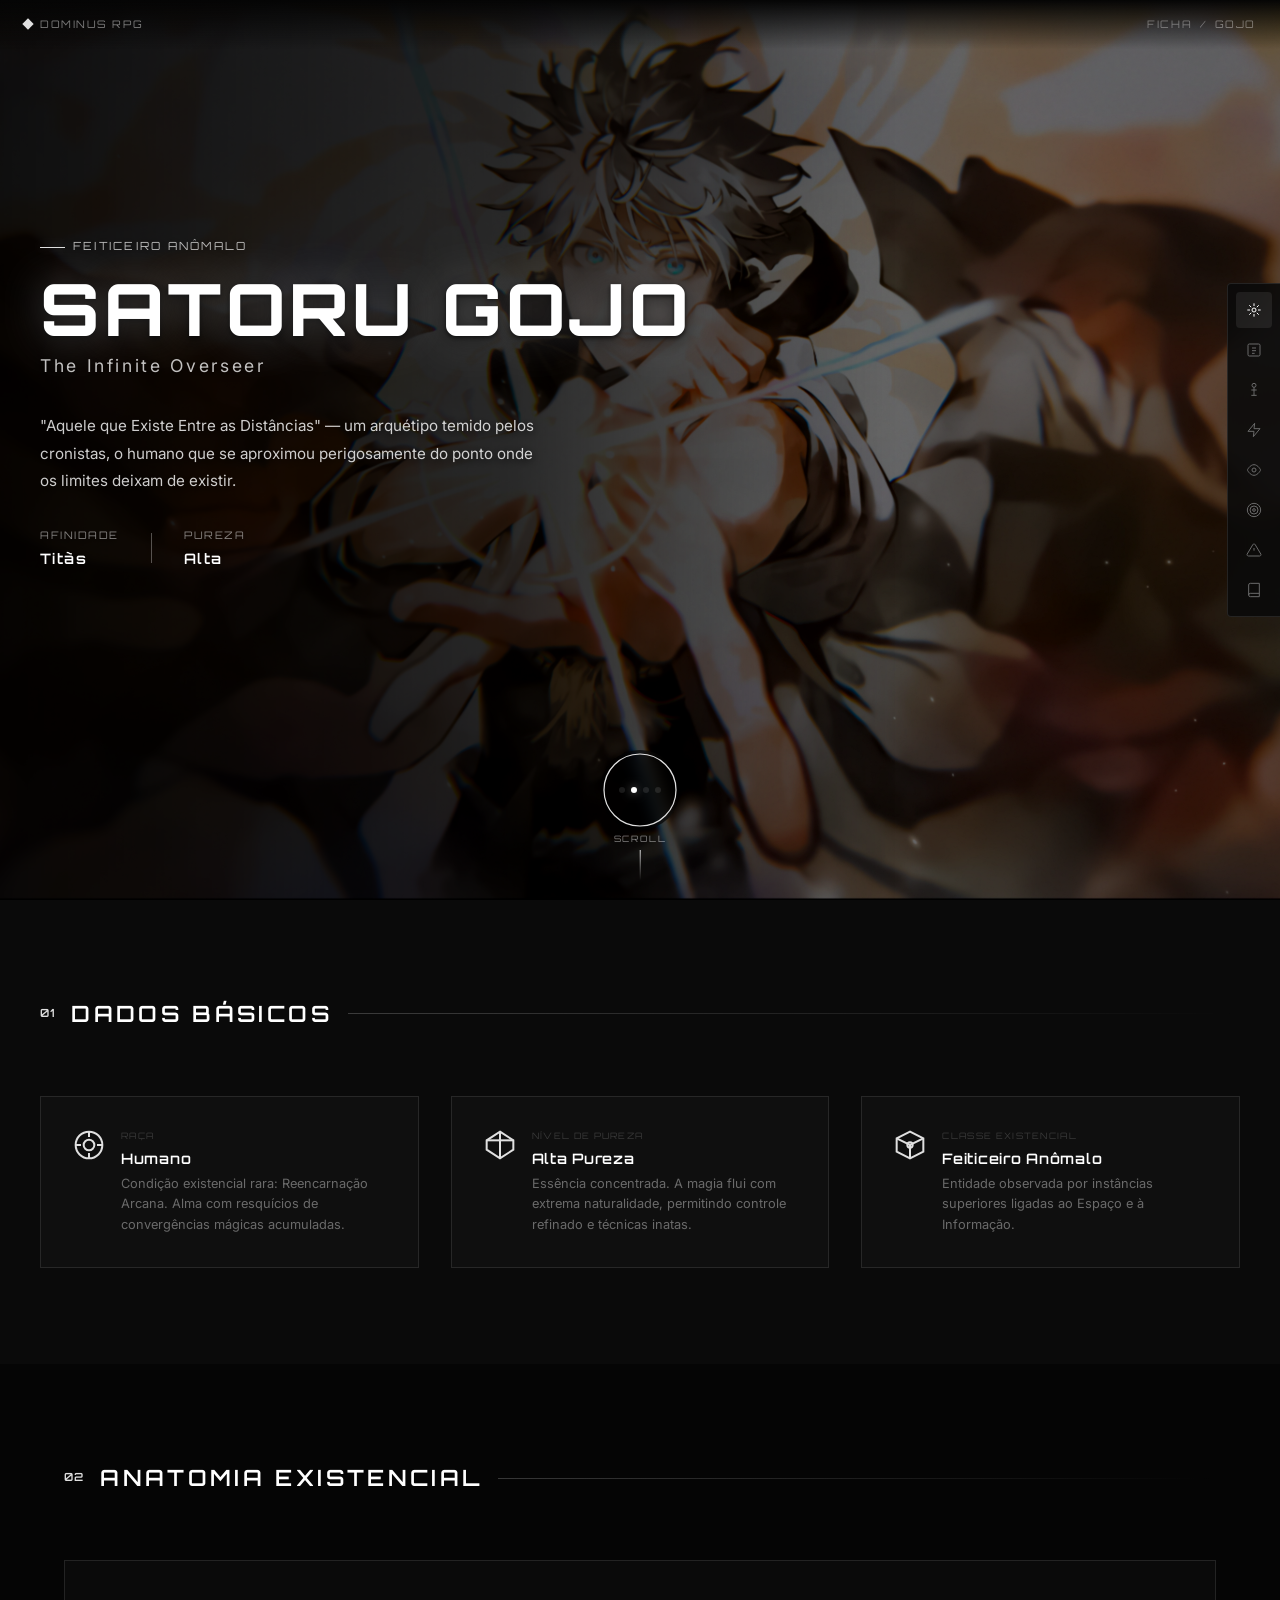
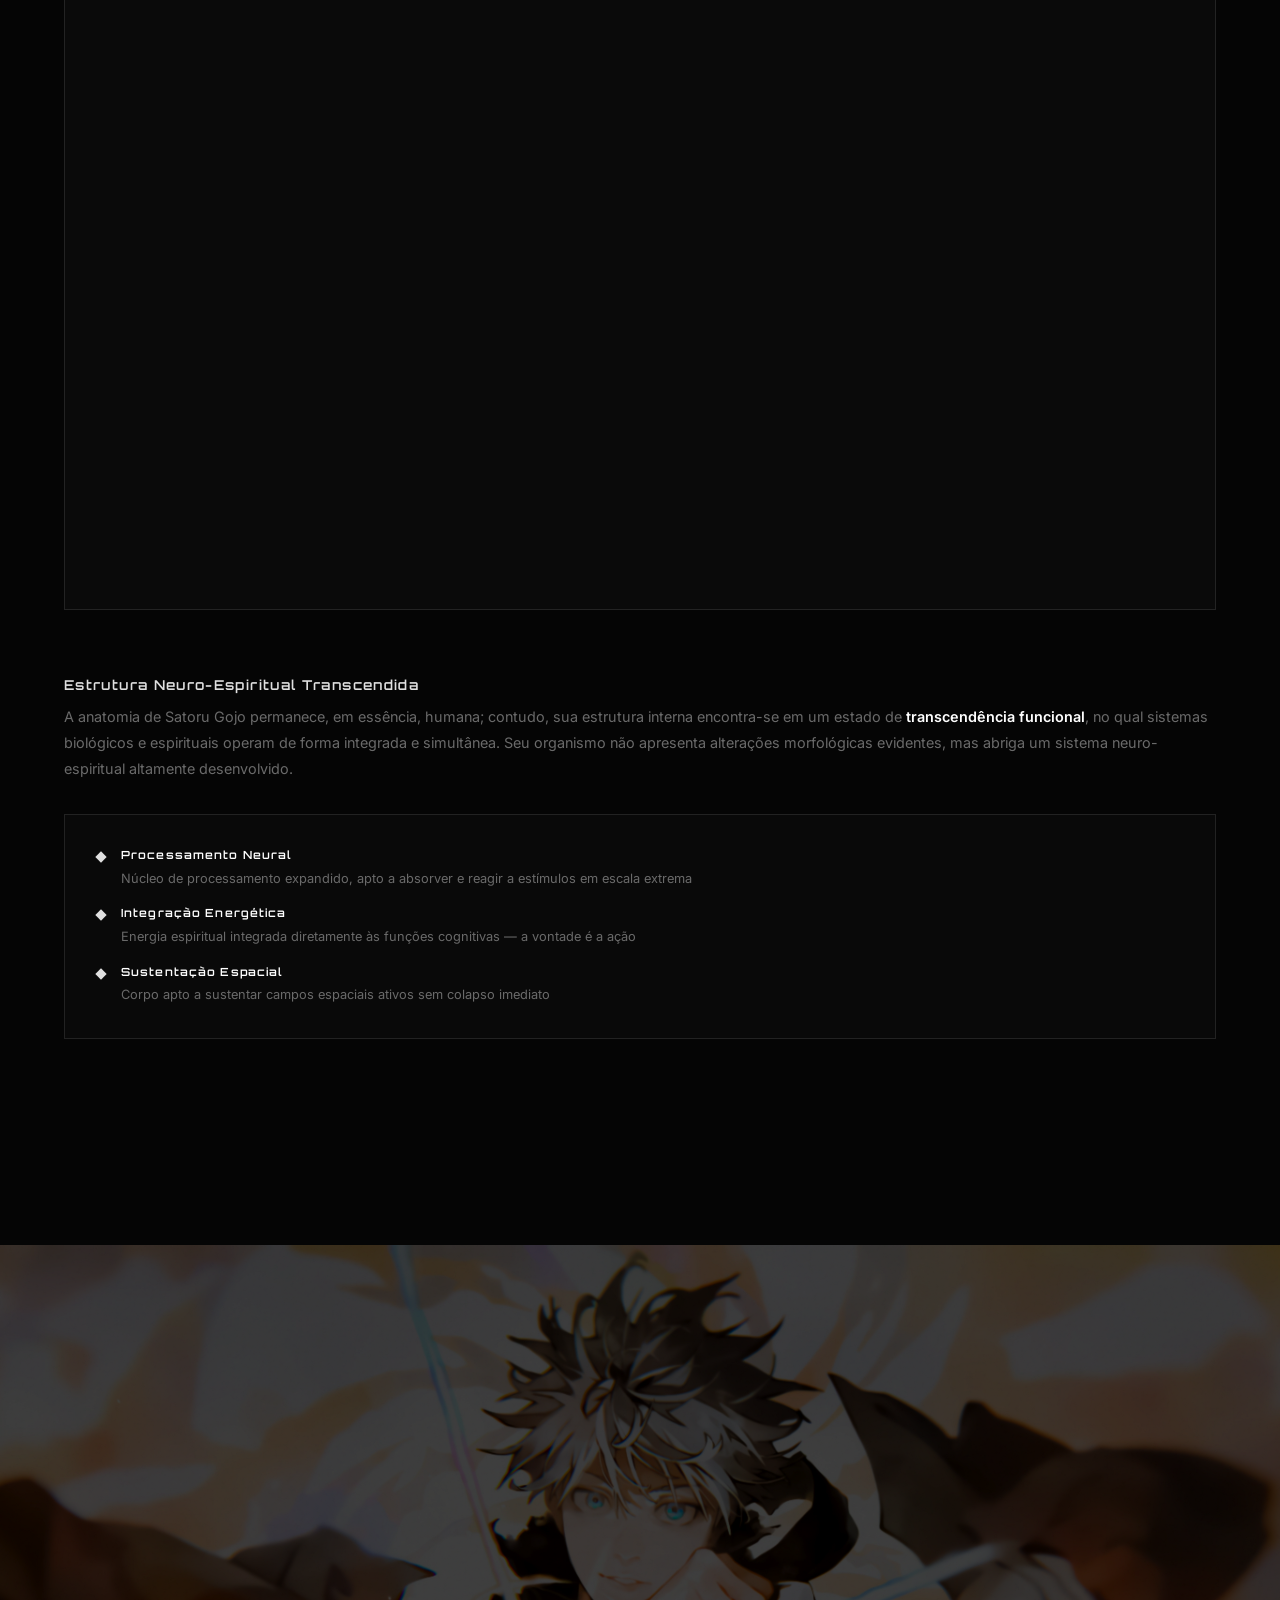
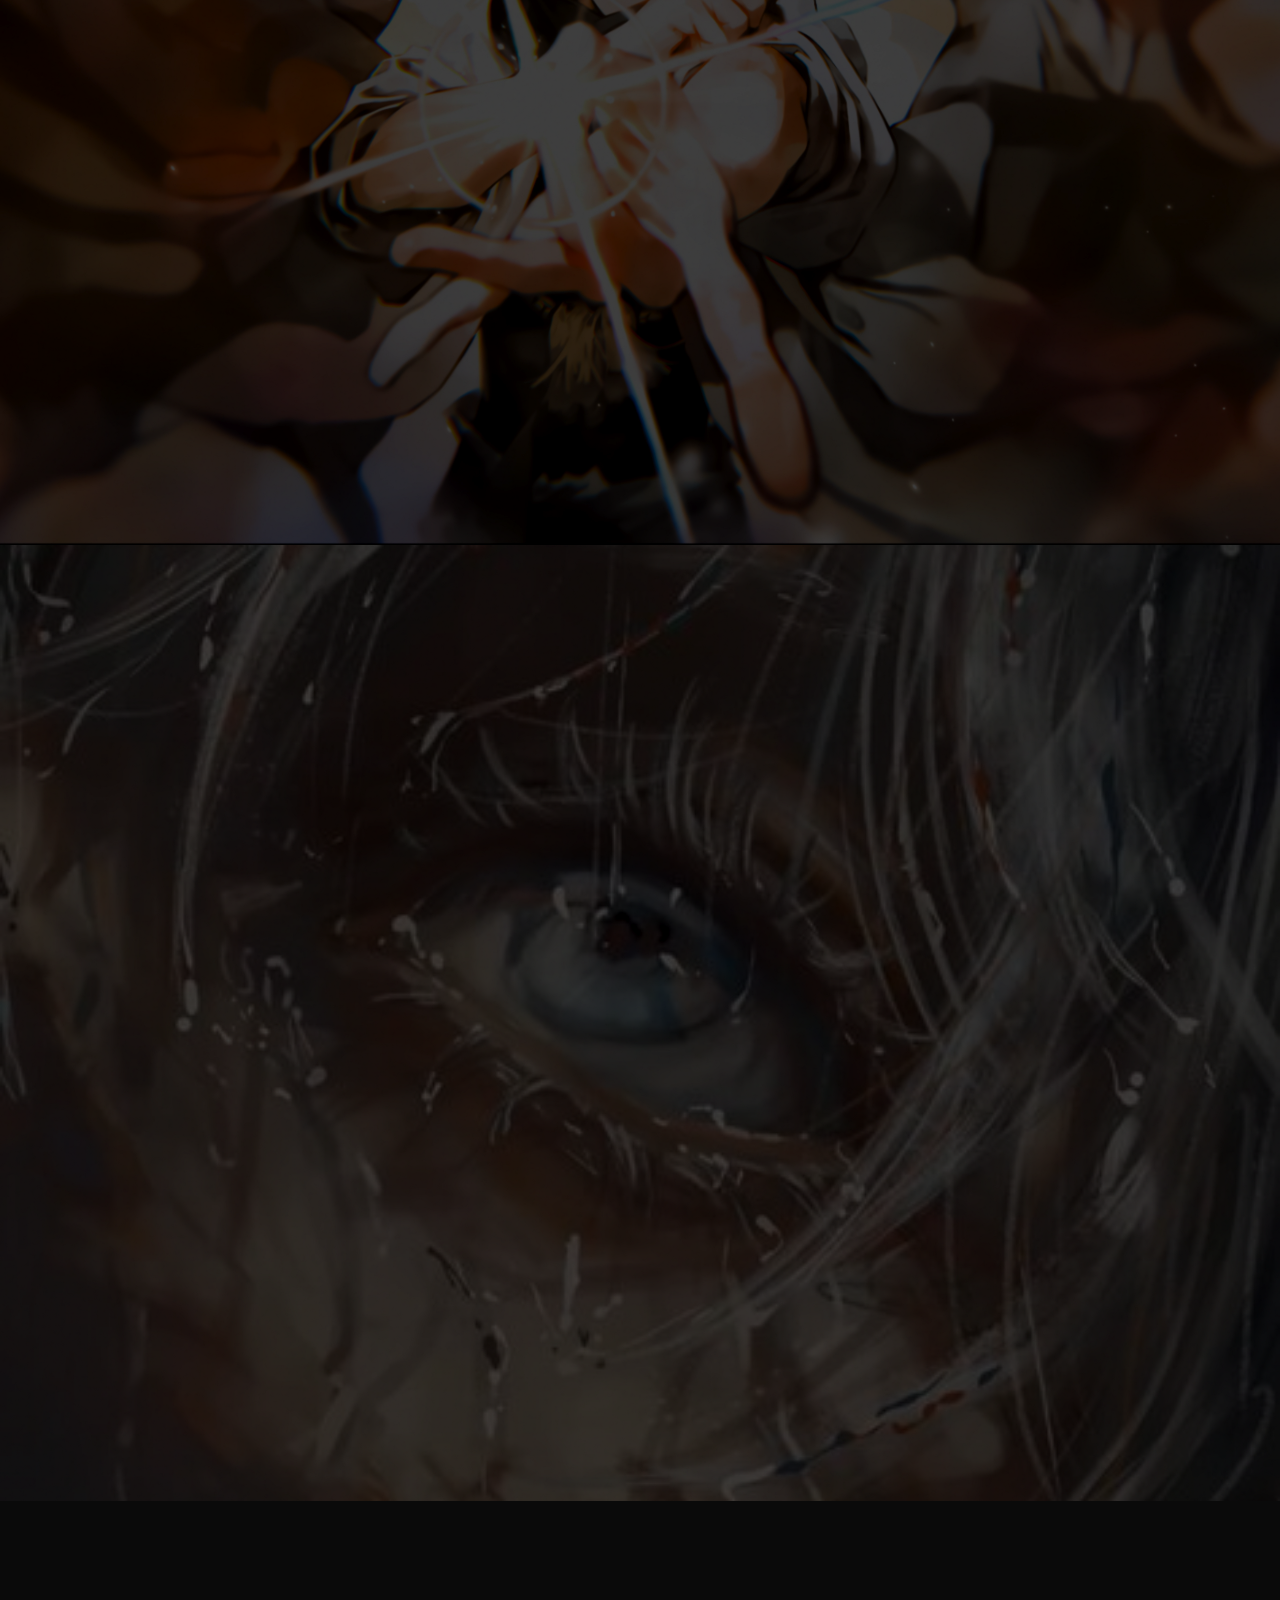
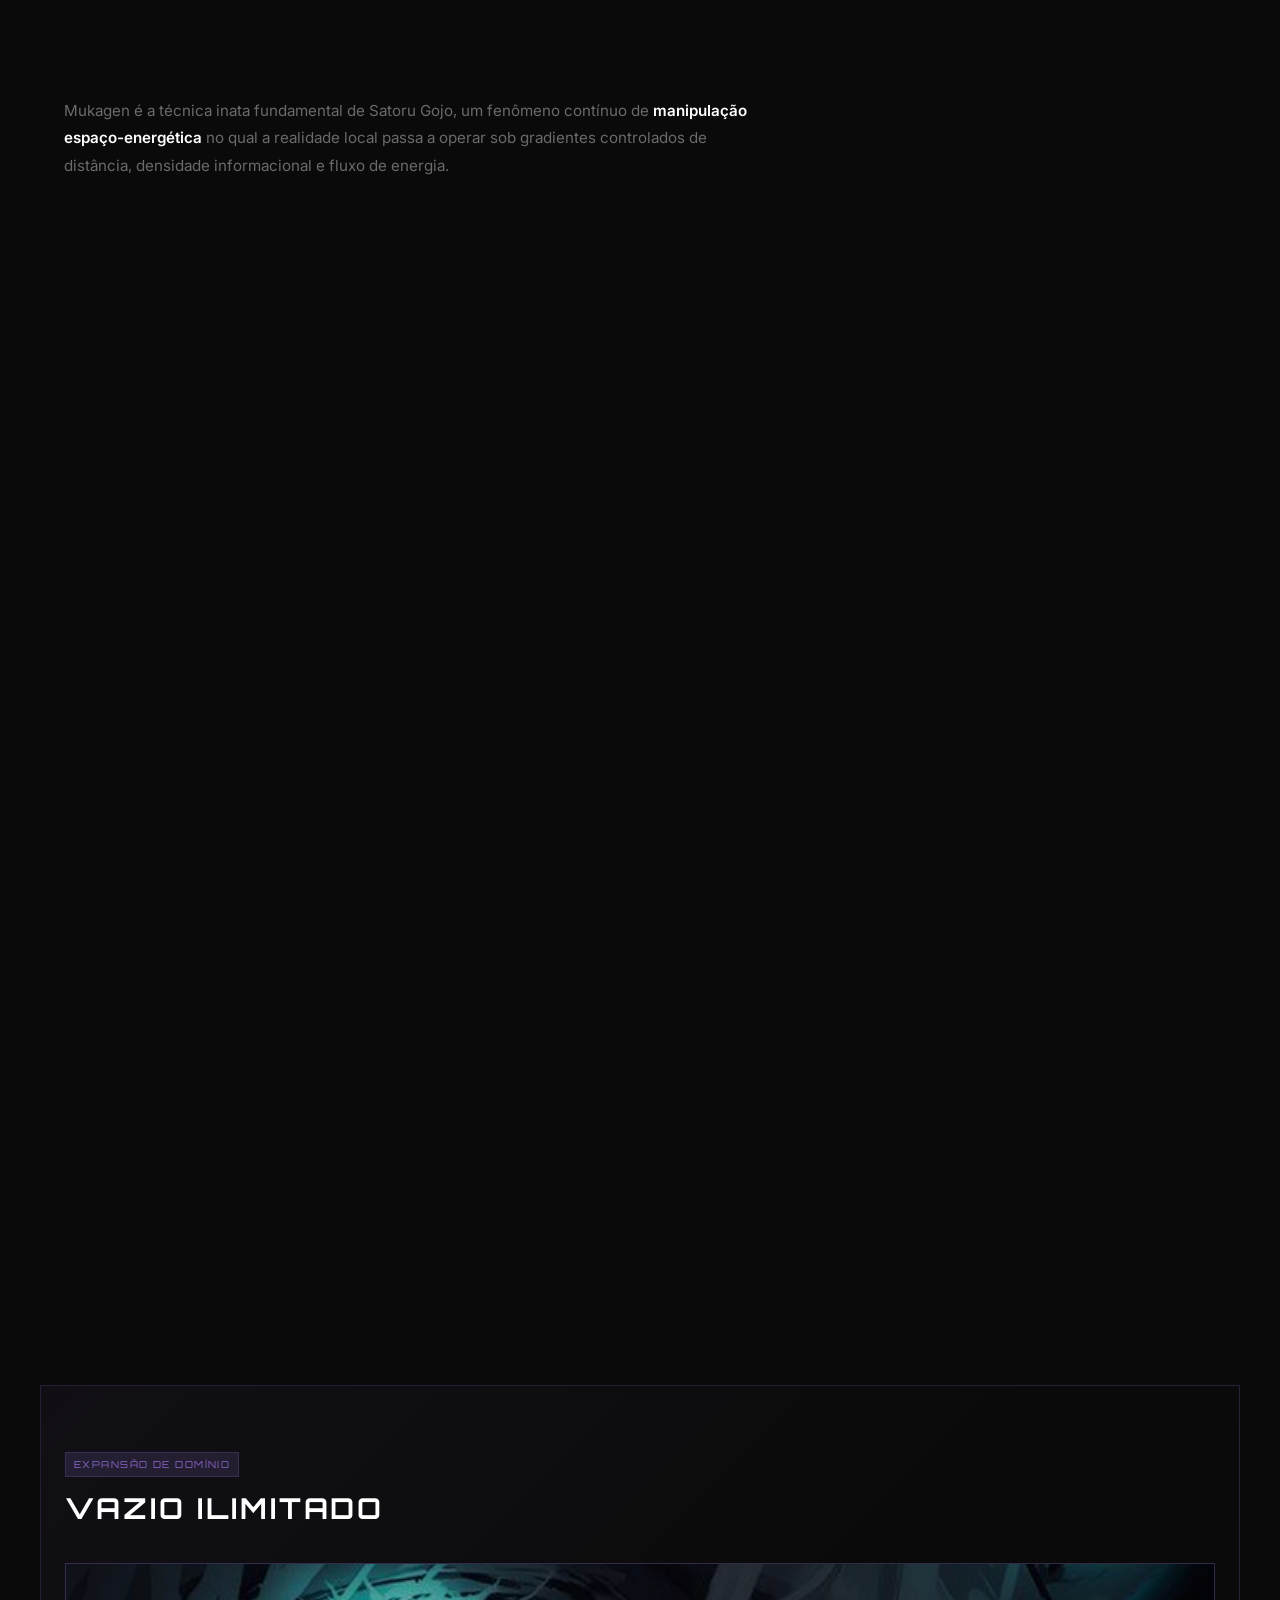
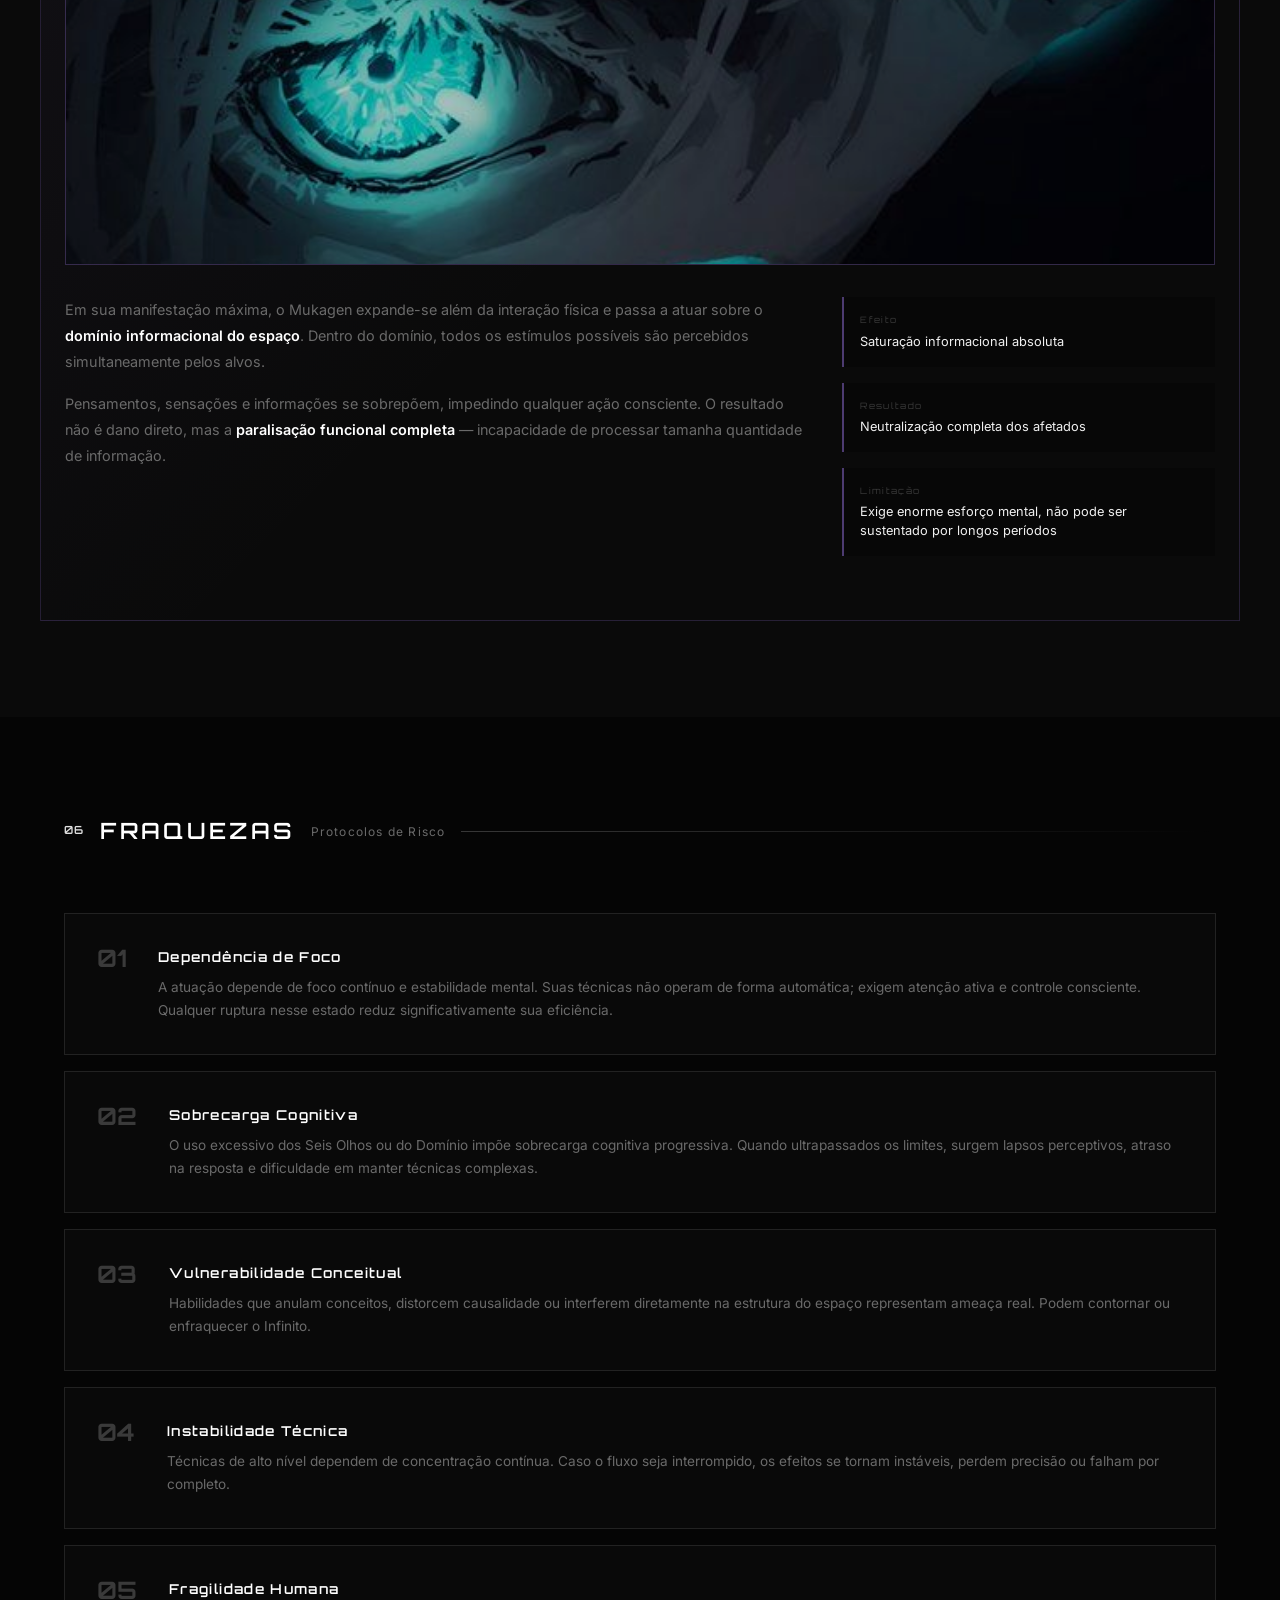
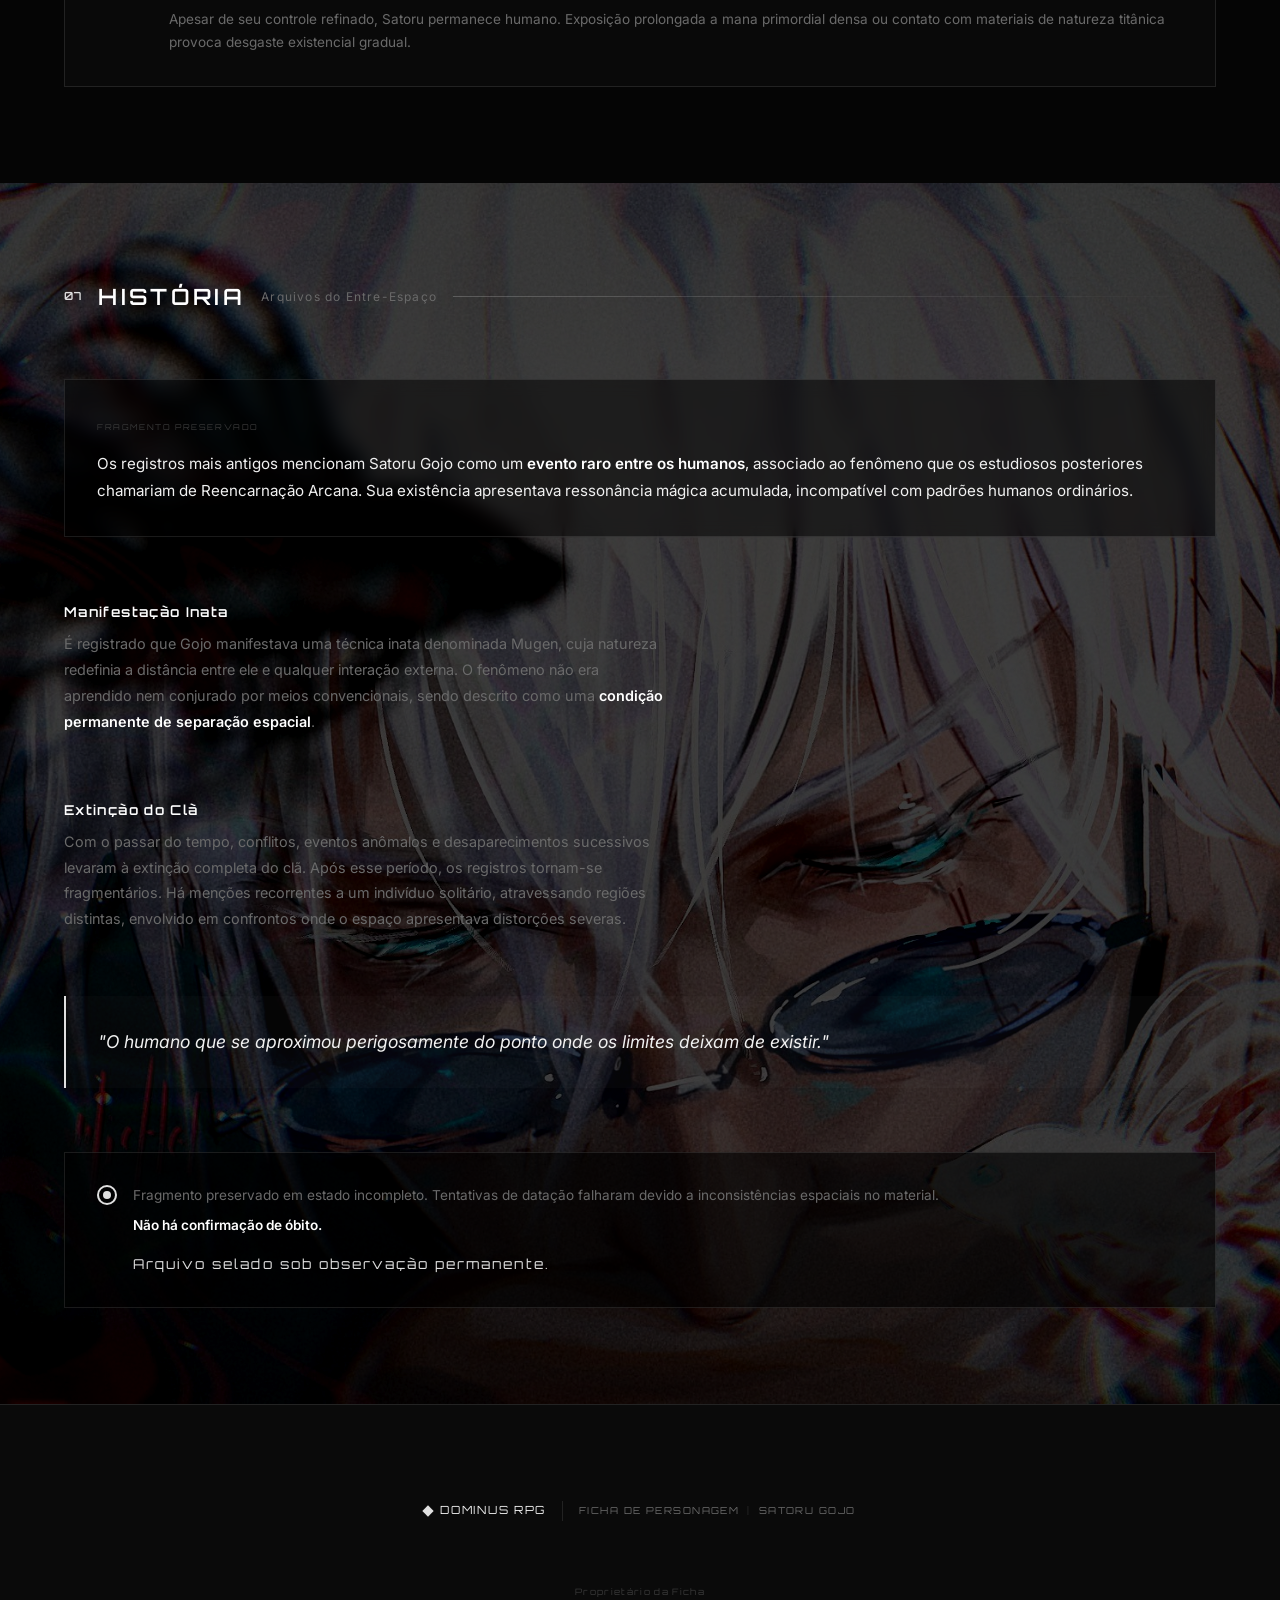
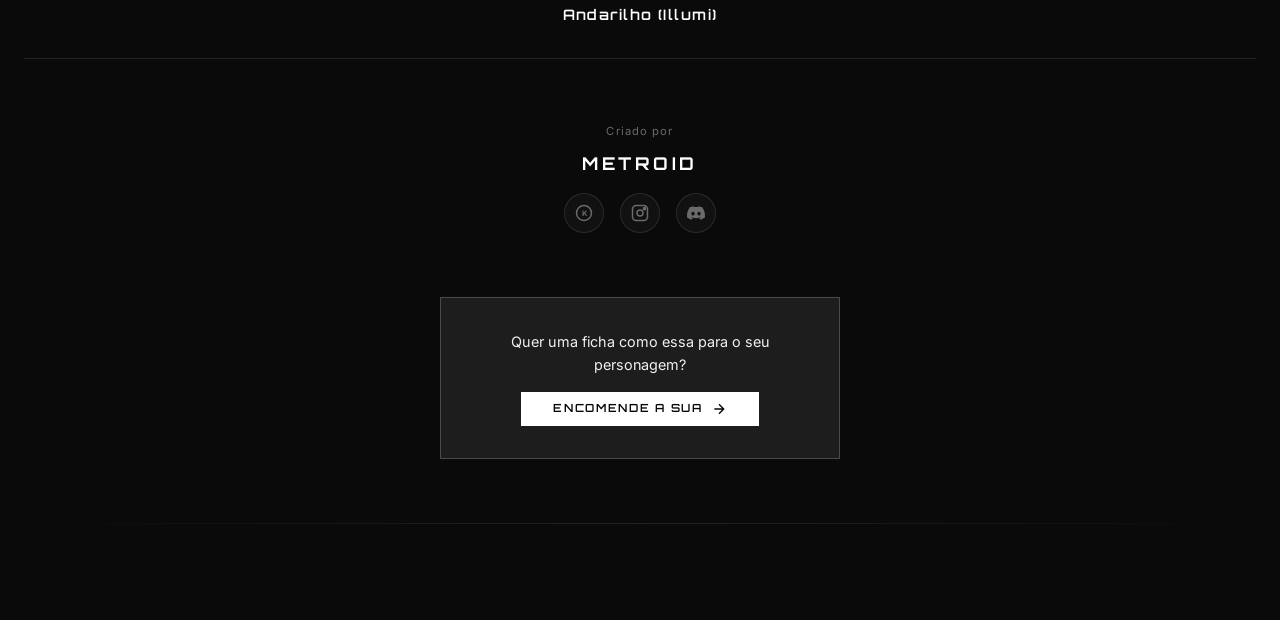
==== DominusRPG/SatoruGojo/index.html @ 8894cfda "Add files via upload" ====
<!DOCTYPE html>
<html lang="pt-BR">

<head>
    <meta charset="UTF-8">
    <meta name="viewport" content="width=device-width, initial-scale=1.0">
    <title>SATORU GOJO | Ficha de Personagem - Dominus RPG</title>
    <meta name="description"
        content="Ficha de personagem de Satoru Gojo, The Infinite Overseer - Feiticeiro Anômalo do Dominus RPG">

    <!-- Fonts -->
    <link rel="preconnect" href="https://fonts.googleapis.com">
    <link rel="preconnect" href="https://fonts.gstatic.com" crossorigin>
    <link
        href="https://fonts.googleapis.com/css2?family=Orbitron:wght@400;500;600;700;800;900&family=Inter:wght@300;400;500;600&family=Noto+Sans+JP:wght@300;400;500&display=swap"
        rel="stylesheet">

    <link rel="stylesheet" href="style.css">
</head>

<body>
    <!-- Decorative Lines -->
    <div class="deco-lines">
        <svg class="deco-line deco-line--left" viewBox="0 0 2 100" preserveAspectRatio="none">
            <line x1="1" y1="0" x2="1" y2="100" stroke="currentColor" stroke-width="1" />
        </svg>
        <svg class="deco-line deco-line--right" viewBox="0 0 2 100" preserveAspectRatio="none">
            <line x1="1" y1="0" x2="1" y2="100" stroke="currentColor" stroke-width="1" />
        </svg>
    </div>

    <!-- Header -->
    <header class="header">
        <div class="header__brand">
            <span class="header__logo"></span>
            <span class="header__text">DOMINUS RPG</span>
        </div>
        <nav class="header__nav">
            <span class="header__nav-item">FICHA</span>
            <span class="header__nav-divider">/</span>
            <span class="header__nav-item header__nav-item--active">GOJO</span>
        </nav>
    </header>

    <!-- Sidebar Navigation -->
    <nav class="sidebar" id="sidebar">
        <a href="#hero" class="sidebar__item active" data-section="hero" aria-label="Início">
            <svg viewBox="0 0 24 24" fill="none" stroke="currentColor" stroke-width="1.5">
                <circle cx="12" cy="12" r="3" />
                <path
                    d="M12 2v4M12 18v4M4.93 4.93l2.83 2.83M16.24 16.24l2.83 2.83M2 12h4M18 12h4M4.93 19.07l2.83-2.83M16.24 7.76l2.83-2.83" />
            </svg>
        </a>
        <a href="#dados" class="sidebar__item" data-section="dados" aria-label="Dados">
            <svg viewBox="0 0 24 24" fill="none" stroke="currentColor" stroke-width="1.5">
                <rect x="3" y="3" width="18" height="18" rx="2" />
                <path d="M9 9h6M9 13h6M9 17h4" />
            </svg>
        </a>
        <a href="#anatomia" class="sidebar__item" data-section="anatomia" aria-label="Anatomia">
            <svg viewBox="0 0 24 24" fill="none" stroke="currentColor" stroke-width="1.5">
                <circle cx="12" cy="5" r="3" />
                <path d="M12 8v8M8 12h8M12 16v4M8 20h8" />
            </svg>
        </a>
        <a href="#energia" class="sidebar__item" data-section="energia" aria-label="Energia">
            <svg viewBox="0 0 24 24" fill="none" stroke="currentColor" stroke-width="1.5">
                <polygon points="13,2 3,14 12,14 11,22 21,10 12,10" />
            </svg>
        </a>
        <a href="#seis-olhos" class="sidebar__item" data-section="seis-olhos" aria-label="Seis Olhos">
            <svg viewBox="0 0 24 24" fill="none" stroke="currentColor" stroke-width="1.5">
                <circle cx="12" cy="12" r="3" />
                <path d="M2 12s4-8 10-8 10 8 10 8-4 8-10 8-10-8-10-8z" />
            </svg>
        </a>
        <a href="#mukagen" class="sidebar__item" data-section="mukagen" aria-label="Mukagen">
            <svg viewBox="0 0 24 24" fill="none" stroke="currentColor" stroke-width="1.5">
                <circle cx="12" cy="12" r="10" />
                <circle cx="12" cy="12" r="6" />
                <circle cx="12" cy="12" r="2" />
            </svg>
        </a>
        <a href="#fraquezas" class="sidebar__item" data-section="fraquezas" aria-label="Fraquezas">
            <svg viewBox="0 0 24 24" fill="none" stroke="currentColor" stroke-width="1.5">
                <path d="M12 9v4M12 17h.01" />
                <path d="M10.29 3.86L1.82 18a2 2 0 001.71 3h16.94a2 2 0 001.71-3L13.71 3.86a2 2 0 00-3.42 0z" />
            </svg>
        </a>
        <a href="#historia" class="sidebar__item" data-section="historia" aria-label="História">
            <svg viewBox="0 0 24 24" fill="none" stroke="currentColor" stroke-width="1.5">
                <path d="M4 19.5A2.5 2.5 0 016.5 17H20" />
                <path d="M6.5 2H20v20H6.5A2.5 2.5 0 014 19.5v-15A2.5 2.5 0 016.5 2z" />
            </svg>
        </a>
    </nav>

    <main class="main">
        <!-- Hero Section with Image Carousel -->
        <section id="hero" class="hero">
            <div class="carousel" id="carousel">
                <div class="carousel__slides">
                    <div class="carousel__slide active">
                        <img src="Imagem aleatória para eventuais necessidades.jpg" alt="Satoru Gojo">
                    </div>
                    <div class="carousel__slide">
                        <img src="Imagem aleatoria para ventuais necessidades.jpg" alt="Satoru Gojo em combate">
                    </div>
                    <div class="carousel__slide">
                        <img src="Imagem Vazio Roxo.jpg" alt="Satoru Gojo poder">
                    </div>
                    <div class="carousel__slide">
                        <img src="Outra imagem vazio roxo, pode ser usada aleatoria também.jpg"
                            alt="Satoru Gojo domínio">
                    </div>
                </div>
                <div class="carousel__overlay">
                    <div class="hero__content">
                        <div class="hero__label">
                            <span class="label-line"></span>
                            <span>FEITICEIRO ANÔMALO</span>
                        </div>
                        <h1 class="hero__title">
                            <span class="hero__title-main glitch-text" data-text="SATORU GOJO">SATORU GOJO</span>
                            <span class="hero__title-sub">The Infinite Overseer</span>
                        </h1>
                        <p class="hero__description">
                            "Aquele que Existe Entre as Distâncias" — um arquétipo temido pelos cronistas, o humano que
                            se aproximou perigosamente do ponto onde os limites deixam de existir.
                        </p>
                        <div class="hero__meta">
                            <div class="meta-item">
                                <span class="meta-label">AFINIDADE</span>
                                <span class="meta-value">Titãs</span>
                            </div>
                            <div class="meta-divider"></div>
                            <div class="meta-item">
                                <span class="meta-label">PUREZA</span>
                                <span class="meta-value">Alta</span>
                            </div>
                        </div>
                    </div>
                </div>
                <!-- Ethereal Circle Control -->
                <div class="carousel__control" id="carouselControl">
                    <svg class="carousel__circle" viewBox="0 0 100 100">
                        <circle class="carousel__circle-bg" cx="50" cy="50" r="45" />
                        <circle class="carousel__circle-progress" cx="50" cy="50" r="45" />
                    </svg>
                    <div class="carousel__dots">
                        <span class="carousel__dot active"></span>
                        <span class="carousel__dot"></span>
                        <span class="carousel__dot"></span>
                        <span class="carousel__dot"></span>
                    </div>
                </div>
            </div>
            <div class="hero__scroll-indicator">
                <span>SCROLL</span>
                <div class="scroll-line"></div>
            </div>
        </section>

        <!-- Dados Básicos Section -->
        <section id="dados" class="section section--dark">
            <div class="section__header">
                <div class="section__number">01</div>
                <h2 class="section__title glitch-text" data-text="DADOS BÁSICOS">DADOS BÁSICOS</h2>
                <div class="section__line"></div>
            </div>

            <div class="data-grid">
                <div class="data-card">
                    <div class="data-card__icon">
                        <svg viewBox="0 0 24 24" fill="none" stroke="currentColor" stroke-width="1.5">
                            <circle cx="12" cy="12" r="10" />
                            <path d="M12 2v4M12 18v4M2 12h4M18 12h4" />
                            <circle cx="12" cy="12" r="4" />
                        </svg>
                    </div>
                    <div class="data-card__content">
                        <span class="data-card__label">RAÇA</span>
                        <span class="data-card__value">Humano</span>
                        <span class="data-card__desc">Condição existencial rara: Reencarnação Arcana. Alma com
                            resquícios de convergências mágicas acumuladas.</span>
                    </div>
                </div>

                <div class="data-card">
                    <div class="data-card__icon">
                        <svg viewBox="0 0 24 24" fill="none" stroke="currentColor" stroke-width="1.5">
                            <polygon points="12,2 22,8.5 22,15.5 12,22 2,15.5 2,8.5" />
                            <line x1="12" y1="2" x2="12" y2="22" />
                            <line x1="2" y1="8.5" x2="22" y2="8.5" />
                        </svg>
                    </div>
                    <div class="data-card__content">
                        <span class="data-card__label">NÍVEL DE PUREZA</span>
                        <span class="data-card__value">Alta Pureza</span>
                        <span class="data-card__desc">Essência concentrada. A magia flui com extrema naturalidade,
                            permitindo controle refinado e técnicas inatas.</span>
                    </div>
                </div>

                <div class="data-card">
                    <div class="data-card__icon">
                        <svg viewBox="0 0 24 24" fill="none" stroke="currentColor" stroke-width="1.5">
                            <path d="M12 2L2 7v10l10 5 10-5V7L12 2z" />
                            <path d="M12 22V12" />
                            <path d="M2 7l10 5 10-5" />
                            <circle cx="12" cy="12" r="2" />
                        </svg>
                    </div>
                    <div class="data-card__content">
                        <span class="data-card__label">CLASSE EXISTENCIAL</span>
                        <span class="data-card__value">Feiticeiro Anômalo</span>
                        <span class="data-card__desc">Entidade observada por instâncias superiores ligadas ao Espaço e à
                            Informação.</span>
                    </div>
                </div>
            </div>
        </section>

        <!-- Anatomia Section with 3D Model -->
        <section id="anatomia" class="section">
            <div class="section__header">
                <div class="section__number">02</div>
                <h2 class="section__title glitch-text" data-text="ANATOMIA EXISTENCIAL">ANATOMIA EXISTENCIAL</h2>
                <div class="section__line"></div>
            </div>

            <!-- 3D Model Embed -->
            <div class="model-3d">
                <div class="model-3d__container">
                    <iframe id="sketchfab-model" title="Modelo 3D - Satoru Gojo" frameborder="0" allowfullscreen
                        mozallowfullscreen="true" webkitallowfullscreen="true"
                        allow="autoplay; fullscreen; xr-spatial-tracking"
                        src="https://sketchfab.com/models/afb43273284848f79637f1bf71b9b361/embed?autostart=1&ui_controls=0&ui_infos=0&ui_inspector=0&ui_stop=0&ui_watermark=0&ui_hint=0&ui_ar=0&ui_help=0&ui_settings=0&ui_vr=0&ui_fullscreen=0&ui_annotations=0&preload=1">
                    </iframe>
                </div>
            </div>

            <div class="anatomy-content">
                <div class="anatomy-block">
                    <h3 class="anatomy-block__title">Estrutura Neuro-Espiritual Transcendida</h3>
                    <p class="anatomy-block__text">
                        A anatomia de Satoru Gojo permanece, em essência, humana; contudo, sua estrutura interna
                        encontra-se em um estado de <strong>transcendência funcional</strong>, no qual sistemas
                        biológicos e espirituais operam de forma integrada e simultânea. Seu organismo não apresenta
                        alterações morfológicas evidentes, mas abriga um sistema neuro-espiritual altamente
                        desenvolvido.
                    </p>
                </div>

                <div class="anatomy-details">
                    <div class="anatomy-detail">
                        <span class="anatomy-detail__icon"></span>
                        <div class="anatomy-detail__content">
                            <span class="anatomy-detail__label">Processamento Neural</span>
                            <span class="anatomy-detail__value">Núcleo de processamento expandido, apto a absorver e
                                reagir a estímulos em escala extrema</span>
                        </div>
                    </div>
                    <div class="anatomy-detail">
                        <span class="anatomy-detail__icon"></span>
                        <div class="anatomy-detail__content">
                            <span class="anatomy-detail__label">Integração Energética</span>
                            <span class="anatomy-detail__value">Energia espiritual integrada diretamente às funções
                                cognitivas — a vontade é a ação</span>
                        </div>
                    </div>
                    <div class="anatomy-detail">
                        <span class="anatomy-detail__icon"></span>
                        <div class="anatomy-detail__content">
                            <span class="anatomy-detail__label">Sustentação Espacial</span>
                            <span class="anatomy-detail__value">Corpo apto a sustentar campos espaciais ativos sem
                                colapso imediato</span>
                        </div>
                    </div>
                </div>

                <div class="anatomy-warning">
                    <span class="anatomy-warning__icon"></span>
                    <p>Tal anatomia viabiliza técnicas de altíssima complexidade, mas impõe exigências severas.
                        <strong>Foco contínuo, estabilidade mental e clareza volitiva</strong> são condições
                        indispensáveis.
                    </p>
                </div>
            </div>
        </section>

        <!-- Energia Espiritual Section - Image Background -->
        <section id="energia" class="section section--image-bg"
            style="--bg-image: url('Imagem aleatoria para ventuais necessidades.jpg')">
            <div class="section__overlay">
                <div class="section__header">
                    <div class="section__number">03</div>
                    <h2 class="section__title glitch-text" data-text="ENERGIA ESPIRITUAL">ENERGIA ESPIRITUAL</h2>
                    <div class="section__line"></div>
                </div>

                <div class="energy-content">
                    <div class="energy-block">
                        <h3 class="energy-block__title">Energia Amaldiçoada</h3>
                        <p class="energy-block__text">
                            A fonte do poder de Satoru Gojo reside na manipulação de uma forma altamente especializada
                            de energia espiritual, cuja característica central não é a quantidade, mas a
                            <strong>resposta direta à intenção consciente</strong> do operador.
                        </p>
                    </div>

                    <div class="energy-properties">
                        <div class="energy-property">
                            <div class="energy-property__header">
                                <span class="energy-property__icon"></span>
                                <span class="energy-property__title">Estado Basal</span>
                            </div>
                            <p class="energy-property__desc">Fluxo contínuo de densidade extremamente baixa, quase
                                imperceptível, comportando-se como fluido gasoso rarefeito.</p>
                        </div>
                        <div class="energy-property">
                            <div class="energy-property__header">
                                <span class="energy-property__icon"></span>
                                <span class="energy-property__title">Manipulação Ativa</span>
                            </div>
                            <p class="energy-property__desc">Torna-se parcialmente tangível, deixando rastros residuais
                                de coloração azul etérea por variações no índice de refração espacial.</p>
                        </div>
                        <div class="energy-property">
                            <div class="energy-property__header">
                                <span class="energy-property__icon"></span>
                                <span class="energy-property__title">Regime Dual</span>
                            </div>
                            <p class="energy-property__desc">Opera ora como campo difuso ambiental, ora como extrato
                                energético concentrado. Estabilidade mantida por coerência cognitiva.</p>
                        </div>
                    </div>
                </div>
            </div>
        </section>

        <!-- Seis Olhos Section - Image Background -->
        <section id="seis-olhos" class="section section--image-bg"
            style="--bg-image: url('Imagem para menção dos seis olhos.jpg')">
            <div class="section__overlay">
                <div class="section__header">
                    <div class="section__number">04</div>
                    <h2 class="section__title glitch-text" data-text="OS SEIS OLHOS">OS SEIS OLHOS</h2>
                    <div class="section__subtitle">Órgão Especial</div>
                    <div class="section__line"></div>
                </div>

                <div class="eyes-content">
                    <p class="eyes-intro">
                        Os Seis Olhos são um <strong>órgão cognitivo anômalo</strong> que concede a Gojo percepção
                        absoluta do ambiente próximo. Opera como um sistema de leitura e processamento de informação em
                        escala sobre-humana.
                    </p>

                    <div class="eyes-capabilities">
                        <div class="eyes-capability">
                            <span class="eyes-capability__number">01</span>
                            <div class="eyes-capability__content">
                                <span class="eyes-capability__title">Leitura Energética</span>
                                <span class="eyes-capability__desc">Leitura precisa de fluxos de energia e
                                    microvariações espaciais</span>
                            </div>
                        </div>
                        <div class="eyes-capability">
                            <span class="eyes-capability__number">02</span>
                            <div class="eyes-capability__content">
                                <span class="eyes-capability__title">Análise Instantânea</span>
                                <span class="eyes-capability__desc">Análise de movimentos, intenções e vetores de ação
                                    em tempo real</span>
                            </div>
                        </div>
                        <div class="eyes-capability">
                            <span class="eyes-capability__number">03</span>
                            <div class="eyes-capability__content">
                                <span class="eyes-capability__title">Otimização Extrema</span>
                                <span class="eyes-capability__desc">Consumo energético otimizado com coerência constante
                                    do campo</span>
                            </div>
                        </div>
                    </div>

                    <div class="eyes-warning">
                        O uso constante impõe <strong>sobrecarga mental progressiva</strong>, podendo levar à exaustão
                        cognitiva. Processamento extremamente eficiente, mas com carga mental cumulativa.
                    </div>
                </div>
            </div>
        </section>

        <!-- Mukagen / Limitless Section -->
        <section id="mukagen" class="section section--dark">
            <div class="section__header">
                <div class="section__number">05</div>
                <h2 class="section__title glitch-text" data-text="MUKAGEN">MUKAGEN</h2>
                <div class="section__subtitle">Técnica Inata — Limitless</div>
                <div class="section__line"></div>
            </div>

            <div class="mukagen-intro">
                <p>Mukagen é a técnica inata fundamental de Satoru Gojo, um fenômeno contínuo de <strong>manipulação
                        espaço-energética</strong> no qual a realidade local passa a operar sob gradientes controlados
                    de distância, densidade informacional e fluxo de energia.</p>
            </div>

            <!-- Gimmicks Grid -->
            <div class="gimmicks-grid">
                <!-- O Infinito -->
                <article class="gimmick-card gimmick-card--featured">
                    <div class="gimmick-card__header">
                        <span class="gimmick-card__tag">CAMPO PASSIVO</span>
                        <h3 class="gimmick-card__title">O INFINITO</h3>
                        <span class="gimmick-card__jp">Mugen</span>
                    </div>
                    <div class="gimmick-card__content">
                        <p>Campo espacial passivo que cria uma <strong>distância infinita</strong> entre Gojo e qualquer
                            coisa que tente alcançá-lo. Estabelece um campo espacial assintótico onde vetores de
                            movimento, energia e matéria sofrem desaceleração progressiva.</p>
                        <div class="gimmick-card__detail">
                            <span class="gimmick-card__detail-label">Efeito</span>
                            <span class="gimmick-card__detail-value">Tudo que se aproxima é desacelerado até parar
                                completamente</span>
                        </div>
                    </div>
                </article>

                <!-- Azul -->
                <article class="gimmick-card">
                    <div class="gimmick-card__header">
                        <span class="gimmick-card__tag">ATRAÇÃO</span>
                        <h3 class="gimmick-card__title">AZUL</h3>
                    </div>
                    <div class="gimmick-card__content">
                        <p>Técnica de <strong>atração espacial</strong> que força matéria e energia a convergirem para
                            um ponto definido.</p>
                        <div class="gimmick-card__detail">
                            <span class="gimmick-card__detail-label">Mecânica</span>
                            <span class="gimmick-card__detail-value">Gradientes negativos de energia espacial</span>
                        </div>
                    </div>
                </article>

                <!-- Vermelho -->
                <article class="gimmick-card">
                    <div class="gimmick-card__header">
                        <span class="gimmick-card__tag">REPULSÃO</span>
                        <h3 class="gimmick-card__title">VERMELHO</h3>
                    </div>
                    <div class="gimmick-card__content">
                        <p>Técnica de <strong>repulsão espacial</strong> que afasta violentamente tudo ao redor do ponto
                            de origem.</p>
                        <div class="gimmick-card__detail">
                            <span class="gimmick-card__detail-label">Mecânica</span>
                            <span class="gimmick-card__detail-value">Gradientes positivos de energia espacial</span>
                        </div>
                    </div>
                </article>

                <!-- Roxo -->
                <article class="gimmick-card gimmick-card--accent">
                    <div class="gimmick-card__header">
                        <span class="gimmick-card__tag">ANIQUILAÇÃO</span>
                        <h3 class="gimmick-card__title">ROXO</h3>
                    </div>
                    <div class="gimmick-card__content">
                        <p>Combinação de Azul e Vermelho, resultando na <strong>aniquilação da matéria</strong>
                            atingida. Zonas de estresse espaço-energético desestabilizam estruturas em nível
                            fundamental.</p>
                        <div class="gimmick-card__detail">
                            <span class="gimmick-card__detail-label">Resultado</span>
                            <span class="gimmick-card__detail-value">Colapso físico da matéria atingida</span>
                        </div>
                    </div>
                    <div class="gimmick-card__image">
                        <img src="Imagem Vazio Roxo.jpg" alt="Hollow Purple">
                    </div>
                </article>
            </div>

            <!-- Expansão de Domínio -->
            <div class="domain-section">
                <div class="domain-header">
                    <span class="domain-tag">EXPANSÃO DE DOMÍNIO</span>
                    <h3 class="domain-title glitch-text" data-text="VAZIO ILIMITADO">VAZIO ILIMITADO</h3>
                </div>
                <div class="domain-image">
                    <img src="Imagem para menção da expansão Muryo Kusho.jpg" alt="Vazio Ilimitado">
                </div>
                <div class="domain-content">
                    <div class="domain-description">
                        <p>Em sua manifestação máxima, o Mukagen expande-se além da interação física e passa a atuar
                            sobre o <strong>domínio informacional do espaço</strong>. Dentro do domínio, todos os
                            estímulos possíveis são percebidos simultaneamente pelos alvos.</p>
                        <p>Pensamentos, sensações e informações se sobrepõem, impedindo qualquer ação consciente. O
                            resultado não é dano direto, mas a <strong>paralisação funcional completa</strong> —
                            incapacidade de processar tamanha quantidade de informação.</p>
                    </div>
                    <div class="domain-details">
                        <div class="domain-detail">
                            <span class="domain-detail__label">Efeito</span>
                            <span class="domain-detail__value">Saturação informacional absoluta</span>
                        </div>
                        <div class="domain-detail">
                            <span class="domain-detail__label">Resultado</span>
                            <span class="domain-detail__value">Neutralização completa dos afetados</span>
                        </div>
                        <div class="domain-detail">
                            <span class="domain-detail__label">Limitação</span>
                            <span class="domain-detail__value">Exige enorme esforço mental, não pode ser sustentado por
                                longos períodos</span>
                        </div>
                    </div>
                </div>
            </div>
        </section>

        <!-- Fraquezas Section -->
        <section id="fraquezas" class="section">
            <div class="section__header">
                <div class="section__number">06</div>
                <h2 class="section__title glitch-text" data-text="FRAQUEZAS">FRAQUEZAS</h2>
                <div class="section__subtitle">Protocolos de Risco</div>
                <div class="section__line"></div>
            </div>

            <div class="weaknesses">
                <div class="weakness">
                    <div class="weakness__number">01</div>
                    <div class="weakness__content">
                        <h4 class="weakness__title">Dependência de Foco</h4>
                        <p class="weakness__text">A atuação depende de foco contínuo e estabilidade mental. Suas
                            técnicas não operam de forma automática; exigem atenção ativa e controle consciente.
                            Qualquer ruptura nesse estado reduz significativamente sua eficiência.</p>
                    </div>
                </div>

                <div class="weakness">
                    <div class="weakness__number">02</div>
                    <div class="weakness__content">
                        <h4 class="weakness__title">Sobrecarga Cognitiva</h4>
                        <p class="weakness__text">O uso excessivo dos Seis Olhos ou do Domínio impõe sobrecarga
                            cognitiva progressiva. Quando ultrapassados os limites, surgem lapsos perceptivos, atraso na
                            resposta e dificuldade em manter técnicas complexas.</p>
                    </div>
                </div>

                <div class="weakness">
                    <div class="weakness__number">03</div>
                    <div class="weakness__content">
                        <h4 class="weakness__title">Vulnerabilidade Conceitual</h4>
                        <p class="weakness__text">Habilidades que anulam conceitos, distorcem causalidade ou interferem
                            diretamente na estrutura do espaço representam ameaça real. Podem contornar ou enfraquecer o
                            Infinito.</p>
                    </div>
                </div>

                <div class="weakness">
                    <div class="weakness__number">04</div>
                    <div class="weakness__content">
                        <h4 class="weakness__title">Instabilidade Técnica</h4>
                        <p class="weakness__text">Técnicas de alto nível dependem de concentração contínua. Caso o fluxo
                            seja interrompido, os efeitos se tornam instáveis, perdem precisão ou falham por completo.
                        </p>
                    </div>
                </div>

                <div class="weakness">
                    <div class="weakness__number">05</div>
                    <div class="weakness__content">
                        <h4 class="weakness__title">Fragilidade Humana</h4>
                        <p class="weakness__text">Apesar de seu controle refinado, Satoru permanece humano. Exposição
                            prolongada a mana primordial densa ou contato com materiais de natureza titânica provoca
                            desgaste existencial gradual.</p>
                    </div>
                </div>
            </div>
        </section>

        <!-- História Section - Image Background -->
        <section id="historia" class="section section--image-bg"
            style="--bg-image: url('Imagem aleatória para eventuais necessidades.jpg')">
            <div class="section__overlay">
                <div class="section__header">
                    <div class="section__number">07</div>
                    <h2 class="section__title glitch-text" data-text="HISTÓRIA">HISTÓRIA</h2>
                    <div class="section__subtitle">Arquivos do Entre-Espaço</div>
                    <div class="section__line"></div>
                </div>

                <div class="history-content">
                    <div class="history-fragment">
                        <span class="history-fragment__tag">FRAGMENTO PRESERVADO</span>
                        <p>Os registros mais antigos mencionam Satoru Gojo como um <strong>evento raro entre os
                                humanos</strong>, associado ao fenômeno que os estudiosos posteriores chamariam de
                            Reencarnação Arcana. Sua existência apresentava ressonância mágica acumulada, incompatível
                            com padrões humanos ordinários.</p>
                    </div>

                    <div class="history-block">
                        <h3 class="history-block__title">Manifestação Inata</h3>
                        <p>É registrado que Gojo manifestava uma técnica inata denominada Mugen, cuja natureza redefinia
                            a distância entre ele e qualquer interação externa. O fenômeno não era aprendido nem
                            conjurado por meios convencionais, sendo descrito como uma <strong>condição permanente de
                                separação espacial</strong>.</p>
                    </div>

                    <div class="history-block">
                        <h3 class="history-block__title">Extinção do Clã</h3>
                        <p>Com o passar do tempo, conflitos, eventos anômalos e desaparecimentos sucessivos levaram à
                            extinção completa do clã. Após esse período, os registros tornam-se fragmentários. Há
                            menções recorrentes a um indivíduo solitário, atravessando regiões distintas, envolvido em
                            confrontos onde o espaço apresentava distorções severas.</p>
                    </div>

                    <blockquote class="history-quote">
                        "O humano que se aproximou perigosamente do ponto onde os limites deixam de existir."
                    </blockquote>

                    <div class="history-seal">
                        <span class="history-seal__icon"></span>
                        <div class="history-seal__content">
                            <p>Fragmento preservado em estado incompleto. Tentativas de datação falharam devido a
                                inconsistências espaciais no material.</p>
                            <p><strong>Não há confirmação de óbito.</strong></p>
                            <p class="history-seal__warning">Arquivo selado sob observação permanente.</p>
                        </div>
                    </div>
                </div>
            </div>
        </section>
    </main>

    <!-- Footer -->
    <footer class="footer">
        <div class="footer__content">
            <div class="footer__brand">
                <span class="footer__logo"></span>
                <span>DOMINUS RPG</span>
            </div>
            <div class="footer__divider"></div>
            <div class="footer__info">
                <span>FICHA DE PERSONAGEM</span>
                <span class="footer__separator">|</span>
                <span>SATORU GOJO</span>
            </div>
        </div>

        <div class="footer__owner">
            <span class="footer__owner-label">Proprietário da Ficha</span>
            <span class="footer__owner-name">Andarilho (Illumi)</span>
        </div>

        <div class="footer__creator">
            <span class="footer__creator-text">Criado por</span>
            <span class="footer__creator-name">METROID</span>
            <div class="footer__socials">
                <a href="https://kyodo.app/s/u/metroid" target="_blank" rel="noopener" class="footer__social"
                    aria-label="Kyodo">
                    <svg viewBox="0 0 24 24" fill="currentColor">
                        <circle cx="12" cy="12" r="10" fill="none" stroke="currentColor" stroke-width="2" />
                        <text x="12" y="16" text-anchor="middle" font-size="10" font-weight="bold">K</text>
                    </svg>
                </a>
                <a href="https://instagram.com/metroid.designer" target="_blank" rel="noopener" class="footer__social"
                    aria-label="Instagram">
                    <svg viewBox="0 0 24 24" fill="none" stroke="currentColor" stroke-width="2">
                        <rect x="2" y="2" width="20" height="20" rx="5" />
                        <circle cx="12" cy="12" r="4" />
                        <circle cx="18" cy="6" r="1.5" fill="currentColor" />
                    </svg>
                </a>
                <a href="https://discord.com/users/sirvant.saint" target="_blank" rel="noopener" class="footer__social"
                    aria-label="Discord">
                    <svg viewBox="0 0 24 24" fill="currentColor">
                        <path
                            d="M20.317 4.37a19.791 19.791 0 0 0-4.885-1.515.074.074 0 0 0-.079.037c-.21.375-.444.864-.608 1.25a18.27 18.27 0 0 0-5.487 0 12.64 12.64 0 0 0-.617-1.25.077.077 0 0 0-.079-.037A19.736 19.736 0 0 0 3.677 4.37a.07.07 0 0 0-.032.027C.533 9.046-.32 13.58.099 18.057a.082.082 0 0 0 .031.057 19.9 19.9 0 0 0 5.993 3.03.078.078 0 0 0 .084-.028 14.09 14.09 0 0 0 1.226-1.994.076.076 0 0 0-.041-.106 13.107 13.107 0 0 1-1.872-.892.077.077 0 0 1-.008-.128 10.2 10.2 0 0 0 .372-.292.074.074 0 0 1 .077-.01c3.928 1.793 8.18 1.793 12.062 0a.074.074 0 0 1 .078.01c.12.098.246.198.373.292a.077.077 0 0 1-.006.127 12.299 12.299 0 0 1-1.873.892.077.077 0 0 0-.041.107c.36.698.772 1.362 1.225 1.993a.076.076 0 0 0 .084.028 19.839 19.839 0 0 0 6.002-3.03.077.077 0 0 0 .032-.054c.5-5.177-.838-9.674-3.549-13.66a.061.061 0 0 0-.031-.03zM8.02 15.33c-1.183 0-2.157-1.085-2.157-2.419 0-1.333.956-2.419 2.157-2.419 1.21 0 2.176 1.096 2.157 2.42 0 1.333-.956 2.418-2.157 2.418zm7.975 0c-1.183 0-2.157-1.085-2.157-2.419 0-1.333.955-2.419 2.157-2.419 1.21 0 2.176 1.096 2.157 2.42 0 1.333-.946 2.418-2.157 2.418z" />
                    </svg>
                </a>
            </div>
        </div>

        <div class="footer__cta">
            <p class="footer__cta-text">Quer uma ficha como essa para o seu personagem?</p>
            <a href="https://instagram.com/metroid.designer" target="_blank" rel="noopener" class="footer__cta-button">
                <span>ENCOMENDE A SUA</span>
                <svg viewBox="0 0 24 24" fill="none" stroke="currentColor" stroke-width="2">
                    <path d="M5 12h14M12 5l7 7-7 7" />
                </svg>
            </a>
        </div>

        <div class="footer__line"></div>
    </footer>

    <script src="script.js"></script>
</body>

</html>
---- DominusRPG/SatoruGojo/style.css ----
/* ========================================
   SATORU GOJO - Character Sheet
   Techwear Minimal Aesthetic
   Deep Black + Ethereal White Neon
   ======================================== */

/* ----------------------------------------
   CSS Custom Properties (Design Tokens)
   ---------------------------------------- */
:root {
    /* Colors - Deep Black + White Neon */
    --color-bg: #050505;
    --color-bg-dark: #0a0a0a;
    --color-bg-card: rgba(255, 255, 255, 0.02);
    --color-text: #f0f0f0;
    --color-text-light: #ffffff;
    --color-text-muted: #6a6a6a;
    --color-text-dim: #3a3a3a;
    --color-accent: #e0e0e0;
    --color-accent-bright: #ffffff;
    --color-accent-dim: rgba(255, 255, 255, 0.08);
    --color-line: rgba(255, 255, 255, 0.1);
    --color-line-bright: rgba(255, 255, 255, 0.2);
    --color-overlay: rgba(0, 0, 0, 0.75);
    --color-warning: rgba(255, 255, 255, 0.6);

    /* Typography */
    --font-display: 'Orbitron', sans-serif;
    --font-body: 'Inter', sans-serif;
    --font-accent: 'Noto Sans JP', sans-serif;

    /* Spacing */
    --space-xs: 0.25rem;
    --space-sm: 0.5rem;
    --space-md: 1rem;
    --space-lg: 2rem;
    --space-xl: 4rem;
    --space-2xl: 6rem;

    /* Transitions */
    --transition-fast: 150ms ease;
    --transition-base: 300ms ease;
    --transition-slow: 600ms cubic-bezier(0.16, 1, 0.3, 1);

    /* Layout */
    --container-max: 1200px;
    --container-padding: 1.5rem;
    --sidebar-width: 50px;
}

/* ----------------------------------------
   Reset & Base Styles
   ---------------------------------------- */
*,
*::before,
*::after {
    box-sizing: border-box;
    margin: 0;
    padding: 0;
}

html {
    scroll-behavior: smooth;
    font-size: 16px;
}

body {
    font-family: var(--font-body);
    background-color: var(--color-bg);
    color: var(--color-text);
    line-height: 1.6;
    overflow-x: hidden;
    -webkit-font-smoothing: antialiased;
    -moz-osx-font-smoothing: grayscale;
}

img {
    max-width: 100%;
    height: auto;
    display: block;
}

a {
    color: inherit;
    text-decoration: none;
}

strong {
    color: var(--color-text-light);
    font-weight: 600;
}

/* ----------------------------------------
   Decorative Lines
   ---------------------------------------- */
.deco-lines {
    position: fixed;
    top: 0;
    left: 0;
    width: 100%;
    height: 100%;
    pointer-events: none;
    z-index: 0;
}

.deco-line {
    position: absolute;
    height: 100%;
    width: 1px;
    color: var(--color-line);
    opacity: 0.3;
}

.deco-line--left {
    left: var(--container-padding);
}

.deco-line--right {
    right: var(--container-padding);
}

@media (min-width: 768px) {
    .deco-line--left {
        left: calc((100vw - var(--container-max)) / 2);
    }

    .deco-line--right {
        right: calc((100vw - var(--container-max)) / 2);
    }
}

/* ----------------------------------------
   Header
   ---------------------------------------- */
.header {
    position: fixed;
    top: 0;
    left: 0;
    right: 0;
    z-index: 100;
    display: flex;
    justify-content: space-between;
    align-items: center;
    padding: var(--space-md) var(--container-padding);
    background: linear-gradient(to bottom, var(--color-bg) 0%, transparent 100%);
    font-family: var(--font-display);
    font-size: 0.65rem;
    letter-spacing: 0.15em;
}

.header__brand {
    display: flex;
    align-items: center;
    gap: var(--space-sm);
}

.header__logo {
    width: 8px;
    height: 8px;
    background: var(--color-accent);
    transform: rotate(45deg);
}

.header__text {
    opacity: 0.5;
}

.header__nav {
    display: flex;
    align-items: center;
    gap: var(--space-sm);
    opacity: 0.4;
}

.header__nav-item--active {
    opacity: 1;
    color: var(--color-accent-bright);
}

/* ----------------------------------------
   Sidebar Navigation
   ---------------------------------------- */
.sidebar {
    position: fixed;
    right: 0;
    top: 50%;
    transform: translateX(100%) translateY(-50%);
    z-index: 100;
    display: flex;
    flex-direction: column;
    gap: var(--space-xs);
    padding: var(--space-sm);
    background: rgba(10, 10, 10, 0.9);
    backdrop-filter: blur(12px);
    -webkit-backdrop-filter: blur(12px);
    border-left: 1px solid var(--color-line);
    border-top: 1px solid var(--color-line);
    border-bottom: 1px solid var(--color-line);
    border-radius: 4px 0 0 4px;
    opacity: 0;
    visibility: hidden;
    transition: transform 0.4s ease, opacity 0.4s ease, visibility 0.4s;
}

.sidebar.visible {
    transform: translateX(0) translateY(-50%);
    opacity: 1;
    visibility: visible;
}

.sidebar__item {
    display: flex;
    align-items: center;
    justify-content: center;
    width: 36px;
    height: 36px;
    border-radius: 4px;
    color: var(--color-text-muted);
    transition: var(--transition-base);
}

.sidebar__item:hover {
    color: var(--color-text);
    background: var(--color-accent-dim);
}

.sidebar__item.active {
    color: var(--color-accent-bright);
    background: var(--color-accent-dim);
}

.sidebar__item svg {
    width: 16px;
    height: 16px;
}

/* ----------------------------------------
   Hero Section & Carousel
   ---------------------------------------- */
.hero {
    position: relative;
    min-height: 100vh;
    min-height: 100svh;
    display: flex;
    flex-direction: column;
}

.carousel {
    position: relative;
    flex: 1;
    display: flex;
    flex-direction: column;
}

.carousel__slides {
    position: absolute;
    inset: 0;
    overflow: hidden;
}

.carousel__slide {
    position: absolute;
    inset: 0;
    opacity: 0;
    transition: opacity 0.8s ease;
}

.carousel__slide.active {
    opacity: 1;
}

.carousel__slide img {
    width: 100%;
    height: 100%;
    object-fit: cover;
    object-position: center top;
    filter: brightness(0.4) contrast(1.05);
}

/* Film Grain Effect */
.carousel__slide::after {
    content: '';
    position: absolute;
    inset: 0;
    background-image: url("data:image/svg+xml,%3Csvg viewBox='0 0 200 200' xmlns='http://www.w3.org/2000/svg'%3E%3Cfilter id='noise'%3E%3CfeTurbulence type='fractalNoise' baseFrequency='0.85' numOctaves='4' stitchTiles='stitch'/%3E%3C/filter%3E%3Crect width='100%25' height='100%25' filter='url(%23noise)'/%3E%3C/svg%3E");
    opacity: 0.035;
    pointer-events: none;
    mix-blend-mode: overlay;
}

.carousel__overlay {
    position: relative;
    z-index: 2;
    flex: 1;
    display: flex;
    align-items: flex-start;
    padding: 70px var(--container-padding) 200px;
}

@media (min-width: 768px) {
    .carousel__overlay {
        align-items: center;
        padding: 80px var(--container-padding) 180px;
    }
}

/* Gradient overlay for better text legibility */
.carousel__overlay::before {
    content: '';
    position: absolute;
    inset: 0;
    background: linear-gradient(to right,
            rgba(0, 0, 0, 0.85) 0%,
            rgba(0, 0, 0, 0.6) 40%,
            transparent 70%);
    pointer-events: none;
}

@media (max-width: 768px) {
    .carousel__overlay::before {
        background: linear-gradient(to bottom,
                rgba(0, 0, 0, 0.75) 0%,
                rgba(0, 0, 0, 0.4) 40%,
                rgba(0, 0, 0, 0.85) 100%);
    }
}

.hero__content {
    position: relative;
    z-index: 2;
    max-width: var(--container-max);
    margin: 0 auto;
    width: 100%;
}

.hero__label {
    display: inline-flex;
    align-items: center;
    gap: var(--space-sm);
    font-family: var(--font-display);
    font-size: 0.6rem;
    letter-spacing: 0.2em;
    color: rgba(255, 255, 255, 0.7);
    margin-bottom: var(--space-sm);
    text-shadow: 0 2px 10px rgba(0, 0, 0, 0.8);
}

@media (min-width: 768px) {
    .hero__label {
        font-size: 0.7rem;
        margin-bottom: var(--space-md);
    }
}

.label-line {
    width: 25px;
    height: 1px;
    background: var(--color-accent);
    box-shadow: 0 0 10px rgba(255, 255, 255, 0.3);
}

.hero__title {
    margin-bottom: var(--space-md);
}

@media (min-width: 768px) {
    .hero__title {
        margin-bottom: var(--space-lg);
    }
}

.hero__title-main {
    display: block;
    font-family: var(--font-display);
    font-size: clamp(1.8rem, 9vw, 4.5rem);
    font-weight: 800;
    letter-spacing: 0.05em;
    line-height: 1;
    color: var(--color-text-light);
    text-shadow:
        0 0 40px rgba(255, 255, 255, 0.3),
        0 4px 20px rgba(0, 0, 0, 0.9),
        0 2px 4px rgba(0, 0, 0, 1);
}

.hero__title-sub {
    display: block;
    font-family: var(--font-body);
    font-size: clamp(0.75rem, 2vw, 1.1rem);
    font-weight: 400;
    color: rgba(255, 255, 255, 0.75);
    margin-top: var(--space-xs);
    letter-spacing: 0.15em;
    text-shadow: 0 2px 10px rgba(0, 0, 0, 0.9);
}

@media (min-width: 768px) {
    .hero__title-sub {
        margin-top: var(--space-sm);
    }
}

.hero__description {
    font-size: 0.85rem;
    color: rgba(255, 255, 255, 0.8);
    max-width: 500px;
    margin-bottom: var(--space-md);
    line-height: 1.7;
    text-shadow: 0 2px 8px rgba(0, 0, 0, 0.9);
}

@media (min-width: 768px) {
    .hero__description {
        font-size: 0.95rem;
        margin-bottom: var(--space-lg);
        line-height: 1.8;
    }
}

.hero__meta {
    display: flex;
    align-items: center;
    gap: var(--space-lg);
}

.meta-item {
    display: flex;
    flex-direction: column;
    gap: var(--space-xs);
}

.meta-label {
    font-family: var(--font-display);
    font-size: 0.65rem;
    letter-spacing: 0.15em;
    color: rgba(255, 255, 255, 0.5);
    text-shadow: 0 2px 6px rgba(0, 0, 0, 0.8);
}

.meta-value {
    font-family: var(--font-display);
    font-size: 0.9rem;
    font-weight: 600;
    color: var(--color-accent-bright);
    letter-spacing: 0.1em;
    text-shadow: 0 2px 10px rgba(0, 0, 0, 0.9);
}

.meta-divider {
    width: 1px;
    height: 30px;
    background: rgba(255, 255, 255, 0.3);
    box-shadow: 0 0 8px rgba(0, 0, 0, 0.5);
}

/* Carousel Control - Ethereal Circle */
.carousel__control {
    position: absolute;
    bottom: 60px;
    left: 50%;
    transform: translateX(-50%);
    z-index: 10;
    display: flex;
    align-items: center;
    justify-content: center;
    width: 65px;
    height: 65px;
    cursor: pointer;
    background: rgba(0, 0, 0, 0.5);
    border-radius: 50%;
    backdrop-filter: blur(8px);
    -webkit-backdrop-filter: blur(8px);
}

@media (min-width: 768px) {
    .carousel__control {
        bottom: 70px;
        width: 80px;
        height: 80px;
    }
}

.carousel__circle {
    position: absolute;
    width: 100%;
    height: 100%;
    transform: rotate(-90deg);
}

.carousel__circle-bg {
    fill: none;
    stroke: var(--color-line);
    stroke-width: 1;
}

.carousel__circle-progress {
    fill: none;
    stroke: var(--color-accent);
    stroke-width: 1.5;
    stroke-dasharray: 283;
    stroke-dashoffset: 283;
    transition: stroke-dashoffset 0.3s ease;
}

.carousel__dots {
    display: flex;
    gap: 6px;
}

.carousel__dot {
    width: 6px;
    height: 6px;
    border-radius: 50%;
    background: var(--color-line);
    transition: var(--transition-base);
}

.carousel__dot.active {
    background: var(--color-accent-bright);
    box-shadow: 0 0 10px rgba(255, 255, 255, 0.5);
}

/* Scroll Indicator */
.hero__scroll-indicator {
    position: absolute;
    bottom: 15px;
    left: 50%;
    transform: translateX(-50%);
    z-index: 5;
    display: flex;
    flex-direction: column;
    align-items: center;
    gap: var(--space-xs);
    font-family: var(--font-display);
    font-size: 0.5rem;
    letter-spacing: 0.2em;
    color: rgba(255, 255, 255, 0.5);
    text-shadow: 0 2px 6px rgba(0, 0, 0, 0.8);
}

@media (min-width: 768px) {
    .hero__scroll-indicator {
        bottom: 20px;
        font-size: 0.55rem;
    }
}

.scroll-line {
    width: 1px;
    height: 30px;
    background: linear-gradient(to bottom, var(--color-accent), transparent);
}

@keyframes float {

    0%,
    100% {
        transform: translateY(0);
    }

    50% {
        transform: translateY(5px);
    }
}

@media (min-width: 768px) {
    @keyframes float {

        0%,
        100% {
            transform: translateX(-50%) translateY(0);
        }

        50% {
            transform: translateX(-50%) translateY(5px);
        }
    }
}

/* ----------------------------------------
   Sections
   ---------------------------------------- */
.main {
    position: relative;
    z-index: 1;
}

.section {
    padding: var(--space-2xl) var(--container-padding);
    max-width: var(--container-max);
    margin: 0 auto;
}

.section--dark {
    background-color: var(--color-bg-dark);
    max-width: none;
}

.section--dark>.section__header,
.section--dark>.data-grid,
.section--dark>.mukagen-intro,
.section--dark>.gimmicks-grid,
.section--dark>.domain-section {
    max-width: var(--container-max);
    margin-left: auto;
    margin-right: auto;
}

/* Image Background Sections */
.section--image-bg {
    position: relative;
    max-width: none;
    padding: 0;
    min-height: 100vh;
    display: flex;
}

.section--image-bg::before {
    content: '';
    position: absolute;
    inset: 0;
    background-image: var(--bg-image);
    background-size: cover;
    background-position: center;
    filter: brightness(0.25) contrast(1.05);
}

/* Film Grain Effect for Image Background Sections */
.section--image-bg::after {
    content: '';
    position: absolute;
    inset: 0;
    background-image: url("data:image/svg+xml,%3Csvg viewBox='0 0 200 200' xmlns='http://www.w3.org/2000/svg'%3E%3Cfilter id='noise'%3E%3CfeTurbulence type='fractalNoise' baseFrequency='0.85' numOctaves='4' stitchTiles='stitch'/%3E%3C/filter%3E%3Crect width='100%25' height='100%25' filter='url(%23noise)'/%3E%3C/svg%3E");
    opacity: 0.04;
    pointer-events: none;
    mix-blend-mode: overlay;
    z-index: 1;
}

.section--image-bg .section__overlay {
    position: relative;
    z-index: 2;
    flex: 1;
    display: flex;
    flex-direction: column;
    justify-content: center;
    padding: var(--space-2xl) var(--container-padding);
    max-width: var(--container-max);
    margin: 0 auto;
    width: 100%;
}

.section__header {
    display: flex;
    align-items: center;
    gap: var(--space-md);
    margin-bottom: var(--space-xl);
    flex-wrap: wrap;
}

.section__number {
    font-family: var(--font-display);
    font-size: 0.7rem;
    font-weight: 600;
    color: var(--color-accent);
    letter-spacing: 0.1em;
}

.section__title {
    font-family: var(--font-display);
    font-size: clamp(0.9rem, 4vw, 1.4rem);
    font-weight: 600;
    letter-spacing: 0.15em;
    color: var(--color-text-light);
}

.section__subtitle {
    font-family: var(--font-body);
    font-size: 0.75rem;
    color: var(--color-text-muted);
    font-weight: 400;
    letter-spacing: 0.1em;
}

.section__line {
    flex: 1;
    height: 1px;
    background: linear-gradient(to right, var(--color-line-bright), transparent);
    min-width: 30px;
}

/* ----------------------------------------
   Data Cards
   ---------------------------------------- */
.data-grid {
    display: grid;
    gap: var(--space-md);
}

@media (min-width: 768px) {
    .data-grid {
        grid-template-columns: repeat(3, 1fr);
        gap: var(--space-lg);
    }
}

.data-card {
    display: flex;
    gap: var(--space-md);
    padding: var(--space-lg);
    background: var(--color-bg-card);
    border: 1px solid var(--color-line);
    transition: var(--transition-base);
}

.data-card:hover {
    border-color: var(--color-line-bright);
    background: var(--color-accent-dim);
}

.data-card__icon {
    flex-shrink: 0;
    width: 32px;
    height: 32px;
    color: var(--color-accent);
}

.data-card__icon svg {
    width: 100%;
    height: 100%;
}

.data-card__content {
    display: flex;
    flex-direction: column;
    gap: var(--space-xs);
}

.data-card__label {
    font-family: var(--font-display);
    font-size: 0.55rem;
    letter-spacing: 0.15em;
    color: var(--color-text-dim);
}

.data-card__value {
    font-family: var(--font-display);
    font-size: 0.9rem;
    font-weight: 600;
    letter-spacing: 0.05em;
    color: var(--color-text-light);
}

.data-card__desc {
    font-size: 0.8rem;
    color: var(--color-text-muted);
    line-height: 1.6;
}

/* ----------------------------------------
   Anatomy Section
   ---------------------------------------- */
.model-3d {
    margin-bottom: var(--space-xl);
}

.model-3d__container {
    position: relative;
    width: 100%;
    padding-bottom: 56.25%;
    /* 16:9 */
    background: var(--color-bg-dark);
    border: 1px solid var(--color-line);
    overflow: hidden;
}

.model-3d__container iframe {
    position: absolute;
    inset: 0;
    width: 100%;
    height: 100%;
    border: none;
}

.anatomy-content {
    display: flex;
    flex-direction: column;
    gap: var(--space-lg);
}

.anatomy-block__title {
    font-family: var(--font-display);
    font-size: 0.85rem;
    font-weight: 600;
    letter-spacing: 0.1em;
    color: var(--color-accent);
    margin-bottom: var(--space-sm);
}

.anatomy-block__text {
    font-size: 0.9rem;
    color: var(--color-text-muted);
    line-height: 1.8;
}

.anatomy-details {
    display: flex;
    flex-direction: column;
    gap: var(--space-md);
    padding: var(--space-lg);
    background: var(--color-bg-card);
    border: 1px solid var(--color-line);
}

.anatomy-detail {
    display: flex;
    gap: var(--space-md);
    align-items: flex-start;
}

.anatomy-detail__icon {
    width: 8px;
    height: 8px;
    margin-top: 6px;
    background: var(--color-accent);
    transform: rotate(45deg);
    flex-shrink: 0;
}

.anatomy-detail__content {
    display: flex;
    flex-direction: column;
    gap: var(--space-xs);
}

.anatomy-detail__label {
    font-family: var(--font-display);
    font-size: 0.7rem;
    font-weight: 600;
    letter-spacing: 0.1em;
    color: var(--color-text-light);
}

.anatomy-detail__value {
    font-size: 0.8rem;
    color: var(--color-text-muted);
    line-height: 1.6;
}

.anatomy-warning {
    display: flex;
    gap: var(--space-md);
    padding: var(--space-md);
    background: rgba(255, 255, 255, 0.03);
    border-left: 2px solid var(--color-accent);
}

.anatomy-warning__icon {
    width: 6px;
    height: 6px;
    margin-top: 8px;
    border: 1px solid var(--color-warning);
    border-radius: 50%;
    flex-shrink: 0;
}

.anatomy-warning p {
    font-size: 0.85rem;
    color: var(--color-text-muted);
    line-height: 1.7;
}

/* ----------------------------------------
   Energy Section
   ---------------------------------------- */
.energy-content {
    display: flex;
    flex-direction: column;
    gap: var(--space-xl);
}

.energy-block__title {
    font-family: var(--font-display);
    font-size: 1rem;
    font-weight: 600;
    letter-spacing: 0.1em;
    color: var(--color-accent-bright);
    margin-bottom: var(--space-sm);
}

.energy-block__text {
    font-size: 0.95rem;
    color: var(--color-text);
    line-height: 1.8;
    max-width: 600px;
}

.energy-properties {
    display: grid;
    gap: var(--space-md);
}

@media (min-width: 768px) {
    .energy-properties {
        grid-template-columns: repeat(3, 1fr);
    }
}

.energy-property {
    padding: var(--space-lg);
    background: rgba(0, 0, 0, 0.4);
    border: 1px solid var(--color-line);
    backdrop-filter: blur(8px);
}

.energy-property__header {
    display: flex;
    align-items: center;
    gap: var(--space-sm);
    margin-bottom: var(--space-sm);
}

.energy-property__icon {
    width: 8px;
    height: 8px;
    background: var(--color-accent);
    transform: rotate(45deg);
}

.energy-property__title {
    font-family: var(--font-display);
    font-size: 0.7rem;
    font-weight: 600;
    letter-spacing: 0.1em;
    color: var(--color-text-light);
}

.energy-property__desc {
    font-size: 0.8rem;
    color: var(--color-text-muted);
    line-height: 1.6;
}

/* ----------------------------------------
   Six Eyes Section
   ---------------------------------------- */
.eyes-content {
    display: flex;
    flex-direction: column;
    gap: var(--space-xl);
}

.eyes-intro {
    font-size: 1rem;
    color: var(--color-text);
    line-height: 1.8;
    max-width: 600px;
}

.eyes-capabilities {
    display: flex;
    flex-direction: column;
    gap: var(--space-md);
}

.eyes-capability {
    display: flex;
    gap: var(--space-lg);
    padding: var(--space-lg);
    background: rgba(0, 0, 0, 0.5);
    border: 1px solid var(--color-line);
    backdrop-filter: blur(8px);
}

.eyes-capability__number {
    font-family: var(--font-display);
    font-size: 1.5rem;
    font-weight: 700;
    color: var(--color-accent);
    opacity: 0.5;
    line-height: 1;
}

.eyes-capability__content {
    display: flex;
    flex-direction: column;
    gap: var(--space-xs);
}

.eyes-capability__title {
    font-family: var(--font-display);
    font-size: 0.8rem;
    font-weight: 600;
    letter-spacing: 0.1em;
    color: var(--color-text-light);
}

.eyes-capability__desc {
    font-size: 0.85rem;
    color: var(--color-text-muted);
    line-height: 1.6;
}

.eyes-warning {
    padding: var(--space-md) var(--space-lg);
    background: rgba(255, 255, 255, 0.05);
    border-left: 2px solid var(--color-accent);
    font-size: 0.9rem;
    color: var(--color-text);
    line-height: 1.7;
}

/* ----------------------------------------
   Mukagen / Gimmicks Section
   ---------------------------------------- */
.mukagen-intro {
    margin-bottom: var(--space-xl);
    padding-left: var(--container-padding);
    padding-right: var(--container-padding);
}

.mukagen-intro p {
    font-size: 0.95rem;
    color: var(--color-text-muted);
    line-height: 1.8;
    max-width: 700px;
}

.gimmicks-grid {
    display: grid;
    gap: var(--space-md);
    padding-left: var(--container-padding);
    padding-right: var(--container-padding);
    margin-bottom: var(--space-2xl);
}

@media (min-width: 768px) {
    .gimmicks-grid {
        grid-template-columns: repeat(2, 1fr);
    }
}

.gimmick-card {
    padding: var(--space-lg);
    background: var(--color-bg-card);
    border: 1px solid var(--color-line);
    transition: var(--transition-base);
}

.gimmick-card:hover {
    border-color: var(--color-line-bright);
}

.gimmick-card--featured {
    grid-column: 1 / -1;
}

.gimmick-card--accent {
    border-color: rgba(147, 112, 219, 0.3);
}

.gimmick-card--accent:hover {
    border-color: rgba(147, 112, 219, 0.5);
}

.gimmick-card__header {
    margin-bottom: var(--space-md);
}

.gimmick-card__tag {
    display: inline-block;
    font-family: var(--font-display);
    font-size: 0.6rem;
    letter-spacing: 0.15em;
    color: rgba(255, 255, 255, 0.75);
    padding: var(--space-xs) var(--space-sm);
    background: rgba(255, 255, 255, 0.12);
    border: 1px solid rgba(255, 255, 255, 0.1);
    margin-bottom: var(--space-sm);
}

.gimmick-card__title {
    font-family: var(--font-display);
    font-size: 1.2rem;
    font-weight: 700;
    letter-spacing: 0.1em;
    color: var(--color-text-light);
}

.gimmick-card__jp {
    font-family: var(--font-accent);
    font-size: 0.8rem;
    color: var(--color-text-muted);
    margin-left: var(--space-sm);
}

.gimmick-card__content p {
    font-size: 0.85rem;
    color: var(--color-text-muted);
    line-height: 1.7;
    margin-bottom: var(--space-md);
}

.gimmick-card__detail {
    display: flex;
    flex-direction: column;
    gap: var(--space-xs);
    padding-top: var(--space-md);
    border-top: 1px solid var(--color-line);
}

.gimmick-card__detail-label {
    font-family: var(--font-display);
    font-size: 0.55rem;
    letter-spacing: 0.15em;
    color: var(--color-text-dim);
}

.gimmick-card__detail-value {
    font-size: 0.8rem;
    color: var(--color-text);
}

.gimmick-card__image {
    margin-top: var(--space-md);
    border: 1px solid var(--color-line);
    overflow: hidden;
}

.gimmick-card__image img {
    width: 100%;
    height: 150px;
    object-fit: cover;
    filter: brightness(0.8);
    transition: var(--transition-base);
}

.gimmick-card:hover .gimmick-card__image img {
    filter: brightness(1);
}

/* Domain Section */
.domain-section {
    padding: var(--space-xl) var(--container-padding);
    background: linear-gradient(135deg, rgba(147, 112, 219, 0.05) 0%, transparent 50%);
    border: 1px solid rgba(147, 112, 219, 0.2);
}

.domain-header {
    margin-bottom: var(--space-lg);
}

.domain-tag {
    display: inline-block;
    font-family: var(--font-display);
    font-size: 0.6rem;
    letter-spacing: 0.15em;
    color: rgba(147, 112, 219, 0.9);
    padding: var(--space-xs) var(--space-sm);
    background: rgba(147, 112, 219, 0.15);
    border: 1px solid rgba(147, 112, 219, 0.2);
    margin-bottom: var(--space-sm);
}

.domain-image {
    margin-bottom: var(--space-lg);
    border: 1px solid rgba(147, 112, 219, 0.3);
    overflow: hidden;
}

.domain-image img {
    width: 100%;
    height: auto;
    max-height: 300px;
    object-fit: cover;
    filter: brightness(0.8) saturate(1.1);
}

.domain-title {
    font-family: var(--font-display);
    font-size: clamp(1.2rem, 5vw, 1.8rem);
    font-weight: 700;
    letter-spacing: 0.1em;
    color: var(--color-text-light);
}

.domain-content {
    display: grid;
    gap: var(--space-lg);
}

@media (min-width: 768px) {
    .domain-content {
        grid-template-columns: 2fr 1fr;
    }
}

.domain-description p {
    font-size: 0.9rem;
    color: var(--color-text-muted);
    line-height: 1.8;
    margin-bottom: var(--space-md);
}

.domain-details {
    display: flex;
    flex-direction: column;
    gap: var(--space-md);
}

.domain-detail {
    display: flex;
    flex-direction: column;
    gap: var(--space-xs);
    padding: var(--space-md);
    background: rgba(0, 0, 0, 0.3);
    border-left: 2px solid rgba(147, 112, 219, 0.5);
}

.domain-detail__label {
    font-family: var(--font-display);
    font-size: 0.55rem;
    letter-spacing: 0.15em;
    color: var(--color-text-dim);
}

.domain-detail__value {
    font-size: 0.8rem;
    color: var(--color-text);
    line-height: 1.5;
}

/* ----------------------------------------
   Weaknesses Section
   ---------------------------------------- */
.weaknesses {
    display: flex;
    flex-direction: column;
    gap: var(--space-md);
}

.weakness {
    display: flex;
    gap: var(--space-lg);
    padding: var(--space-lg);
    background: var(--color-bg-card);
    border: 1px solid var(--color-line);
    transition: var(--transition-base);
}

.weakness:hover {
    border-color: var(--color-line-bright);
}

.weakness__number {
    font-family: var(--font-display);
    font-size: 1.5rem;
    font-weight: 700;
    color: var(--color-text-dim);
    line-height: 1;
    flex-shrink: 0;
}

.weakness__content {
    display: flex;
    flex-direction: column;
    gap: var(--space-sm);
}

.weakness__title {
    font-family: var(--font-display);
    font-size: 0.85rem;
    font-weight: 600;
    letter-spacing: 0.1em;
    color: var(--color-text-light);
}

.weakness__text {
    font-size: 0.85rem;
    color: var(--color-text-muted);
    line-height: 1.7;
}

/* ----------------------------------------
   History Section
   ---------------------------------------- */
.history-content {
    display: flex;
    flex-direction: column;
    gap: var(--space-xl);
}

.history-fragment {
    padding: var(--space-lg);
    background: rgba(0, 0, 0, 0.5);
    border: 1px solid var(--color-line);
    backdrop-filter: blur(8px);
}

.history-fragment__tag {
    display: inline-block;
    font-family: var(--font-display);
    font-size: 0.5rem;
    letter-spacing: 0.2em;
    color: var(--color-text-dim);
    margin-bottom: var(--space-md);
}

.history-fragment p {
    font-size: 0.95rem;
    color: var(--color-text);
    line-height: 1.8;
}

.history-block {
    max-width: 600px;
}

.history-block__title {
    font-family: var(--font-display);
    font-size: 0.85rem;
    font-weight: 600;
    letter-spacing: 0.1em;
    color: var(--color-accent-bright);
    margin-bottom: var(--space-sm);
}

.history-block p {
    font-size: 0.9rem;
    color: var(--color-text-muted);
    line-height: 1.8;
}

.history-quote {
    font-family: var(--font-body);
    font-size: 1.1rem;
    font-style: italic;
    color: var(--color-text);
    padding: var(--space-lg);
    border-left: 2px solid var(--color-accent);
    background: rgba(255, 255, 255, 0.02);
}

.history-seal {
    display: flex;
    gap: var(--space-md);
    padding: var(--space-lg);
    background: rgba(0, 0, 0, 0.6);
    border: 1px solid var(--color-line);
}

.history-seal__icon {
    width: 20px;
    height: 20px;
    border: 2px solid var(--color-accent);
    border-radius: 50%;
    flex-shrink: 0;
    position: relative;
}

.history-seal__icon::after {
    content: '';
    position: absolute;
    inset: 4px;
    background: var(--color-accent);
    border-radius: 50%;
}

.history-seal__content {
    display: flex;
    flex-direction: column;
    gap: var(--space-sm);
}

.history-seal__content p {
    font-size: 0.85rem;
    color: var(--color-text-muted);
    line-height: 1.6;
}

.history-seal__warning {
    font-family: var(--font-display);
    font-size: 0.7rem;
    letter-spacing: 0.15em;
    color: var(--color-accent) !important;
    margin-top: var(--space-sm);
}

/* ----------------------------------------
   Footer
   ---------------------------------------- */
.footer {
    padding: var(--space-2xl) var(--container-padding);
    background: var(--color-bg-dark);
    border-top: 1px solid var(--color-line);
}

.footer__content {
    display: flex;
    flex-direction: column;
    align-items: center;
    gap: var(--space-md);
    margin-bottom: var(--space-xl);
}

@media (min-width: 768px) {
    .footer__content {
        flex-direction: row;
        justify-content: center;
    }
}

.footer__brand {
    display: flex;
    align-items: center;
    gap: var(--space-sm);
    font-family: var(--font-display);
    font-size: 0.7rem;
    letter-spacing: 0.15em;
}

.footer__logo {
    width: 8px;
    height: 8px;
    background: var(--color-accent);
    transform: rotate(45deg);
}

.footer__divider {
    width: 1px;
    height: 20px;
    background: var(--color-line);
}

@media (max-width: 767px) {
    .footer__divider {
        width: 40px;
        height: 1px;
    }
}

.footer__info {
    display: flex;
    align-items: center;
    gap: var(--space-sm);
    font-family: var(--font-display);
    font-size: 0.6rem;
    letter-spacing: 0.15em;
    color: var(--color-text-muted);
}

.footer__separator {
    opacity: 0.3;
}

.footer__owner {
    display: flex;
    flex-direction: column;
    align-items: center;
    gap: var(--space-xs);
    margin-bottom: var(--space-xl);
    padding-bottom: var(--space-lg);
    border-bottom: 1px solid var(--color-line);
}

.footer__owner-label {
    font-family: var(--font-display);
    font-size: 0.55rem;
    letter-spacing: 0.15em;
    color: var(--color-text-dim);
}

.footer__owner-name {
    font-family: var(--font-display);
    font-size: 0.9rem;
    font-weight: 600;
    letter-spacing: 0.1em;
    color: var(--color-text-light);
}

.footer__creator {
    display: flex;
    flex-direction: column;
    align-items: center;
    gap: var(--space-sm);
    margin-bottom: var(--space-xl);
}

.footer__creator-text {
    font-family: var(--font-body);
    font-size: 0.7rem;
    color: var(--color-text-muted);
    letter-spacing: 0.1em;
}

.footer__creator-name {
    font-family: var(--font-display);
    font-size: 1.1rem;
    font-weight: 700;
    letter-spacing: 0.2em;
    color: var(--color-text-light);
}

.footer__socials {
    display: flex;
    gap: var(--space-md);
    margin-top: var(--space-sm);
}

.footer__social {
    display: flex;
    align-items: center;
    justify-content: center;
    width: 40px;
    height: 40px;
    border-radius: 50%;
    background: rgba(255, 255, 255, 0.03);
    border: 1px solid var(--color-line);
    color: var(--color-text-muted);
    transition: var(--transition-base);
}

.footer__social:hover {
    background: var(--color-accent-dim);
    border-color: var(--color-accent);
    color: var(--color-accent-bright);
    transform: translateY(-2px);
}

.footer__social svg {
    width: 18px;
    height: 18px;
}

.footer__cta {
    display: flex;
    flex-direction: column;
    align-items: center;
    gap: var(--space-md);
    padding: var(--space-lg);
    background: var(--color-accent-dim);
    border: 1px solid var(--color-line-bright);
    max-width: 400px;
    margin: 0 auto var(--space-xl);
}

.footer__cta-text {
    font-family: var(--font-body);
    font-size: 0.9rem;
    color: var(--color-text);
    text-align: center;
}

.footer__cta-button {
    display: inline-flex;
    align-items: center;
    gap: var(--space-sm);
    padding: var(--space-sm) var(--space-lg);
    font-family: var(--font-display);
    font-size: 0.7rem;
    font-weight: 600;
    letter-spacing: 0.15em;
    color: var(--color-bg);
    background: var(--color-accent-bright);
    border: none;
    cursor: pointer;
    transition: var(--transition-base);
}

.footer__cta-button:hover {
    background: var(--color-text);
    transform: translateY(-2px);
    box-shadow: 0 4px 20px rgba(255, 255, 255, 0.2);
}

.footer__cta-button svg {
    width: 16px;
    height: 16px;
    transition: transform 0.2s ease;
}

.footer__cta-button:hover svg {
    transform: translateX(4px);
}

.footer__line {
    height: 1px;
    background: linear-gradient(to right, transparent, var(--color-line), transparent);
}

/* ----------------------------------------
   Glitch Text Effect
   ---------------------------------------- */
.glitch-text {
    position: relative;
}

.glitch-text::before,
.glitch-text::after {
    content: attr(data-text);
    position: absolute;
    top: 0;
    left: 0;
    width: 100%;
    height: 100%;
    opacity: 0;
}

.glitch-text::before {
    color: rgba(255, 255, 255, 0.8);
    animation: glitch-1 3s infinite linear alternate-reverse;
}

.glitch-text::after {
    color: rgba(200, 200, 200, 0.8);
    animation: glitch-2 2s infinite linear alternate-reverse;
}

@keyframes glitch-1 {

    0%,
    95%,
    100% {
        opacity: 0;
        transform: translate(0);
    }

    96% {
        opacity: 0.8;
        transform: translate(-2px, 1px);
    }

    97% {
        opacity: 0;
        transform: translate(2px, -1px);
    }
}

@keyframes glitch-2 {

    0%,
    93%,
    100% {
        opacity: 0;
        transform: translate(0);
    }

    94% {
        opacity: 0.6;
        transform: translate(1px, -1px);
    }

    95% {
        opacity: 0;
        transform: translate(-1px, 1px);
    }
}

/* ----------------------------------------
   Scroll Animations
   ---------------------------------------- */
.animate-on-scroll {
    opacity: 0;
    transform: translateY(20px);
    transition: opacity 0.6s ease, transform 0.6s ease;
}

.animate-on-scroll.visible {
    opacity: 1;
    transform: translateY(0);
}

/* ----------------------------------------
   Responsive Adjustments
   ---------------------------------------- */
@media (max-width: 480px) {
    :root {
        --container-padding: 1rem;
    }

    .hero__title-main {
        font-size: clamp(1.8rem, 12vw, 3rem);
    }

    .section__title {
        font-size: 0.85rem;
    }

    .gimmick-card__title {
        font-size: 1rem;
    }

    .domain-title {
        font-size: 1.1rem;
    }

    .weakness {
        flex-direction: column;
        gap: var(--space-md);
    }

    .weakness__number {
        font-size: 1rem;
    }

    .eyes-capability {
        flex-direction: column;
        gap: var(--space-md);
    }

    .carousel__control {
        bottom: 80px;
        width: 60px;
        height: 60px;
    }
}
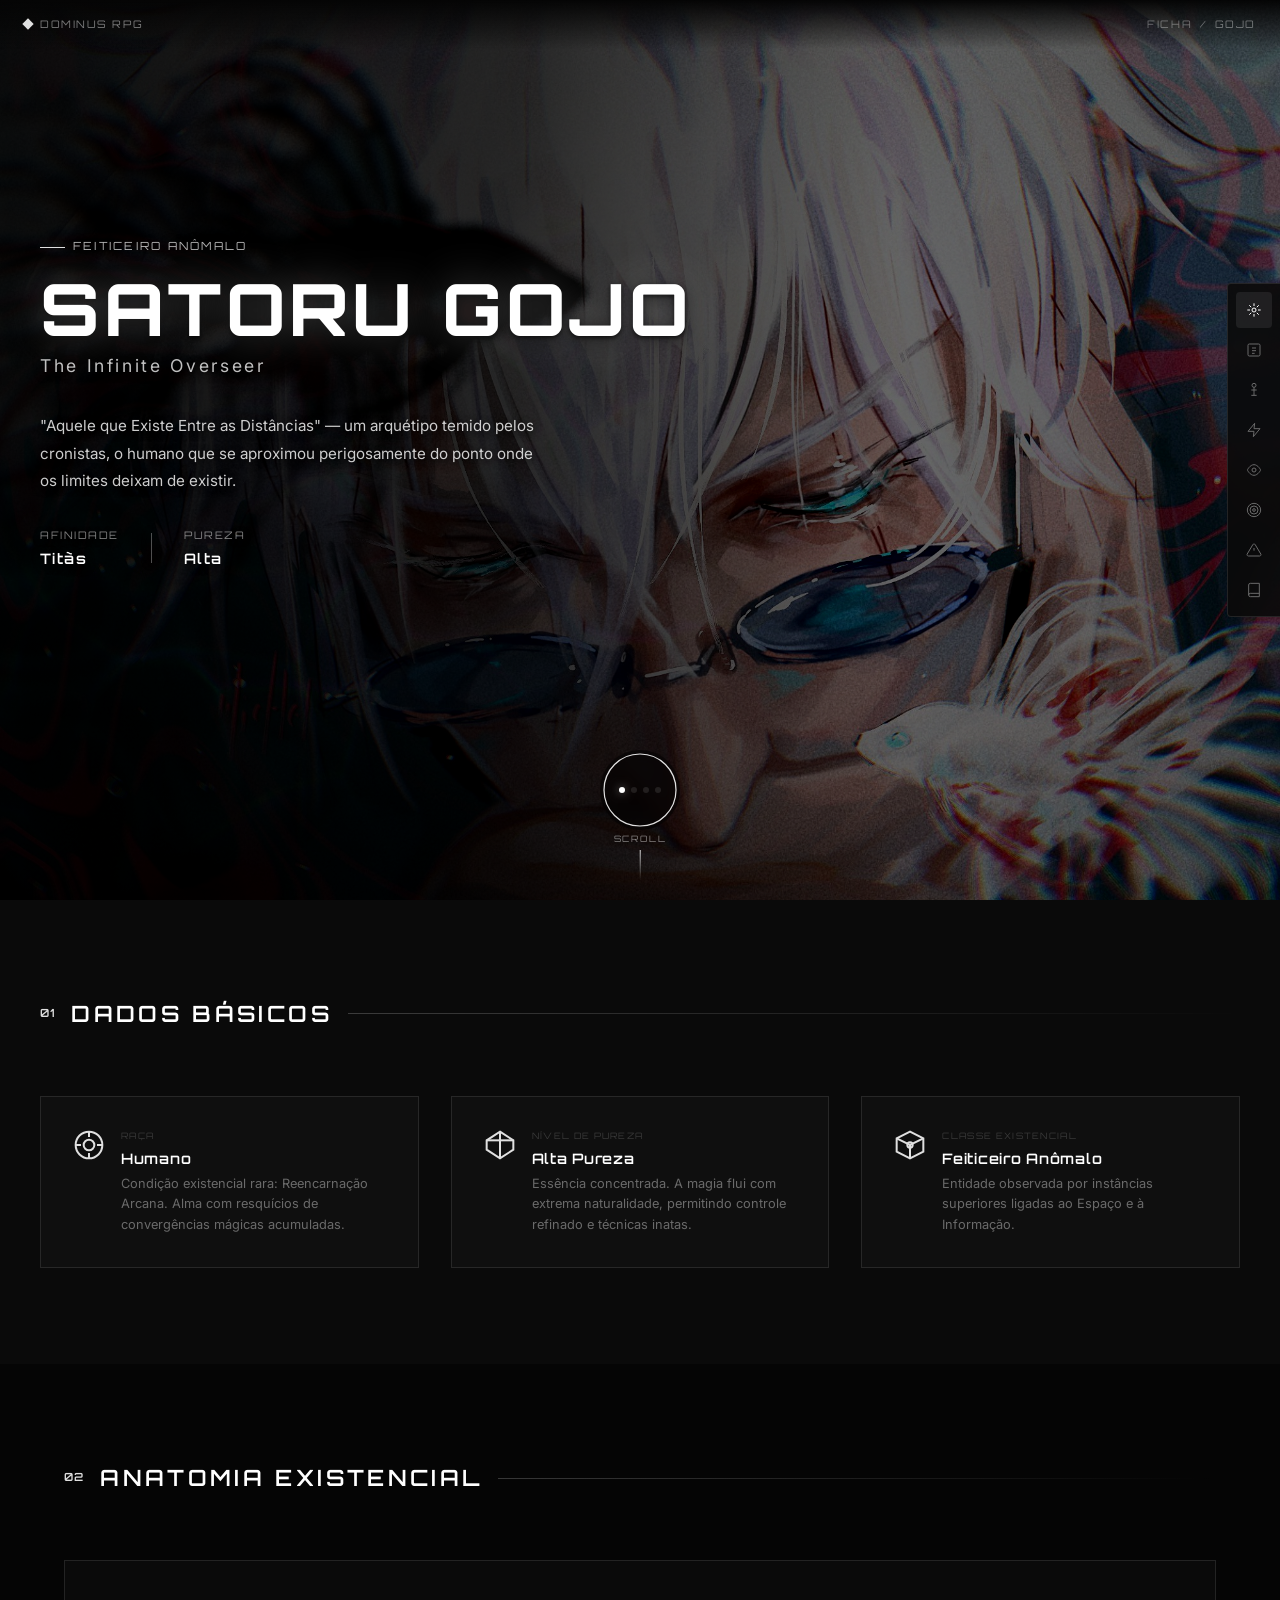
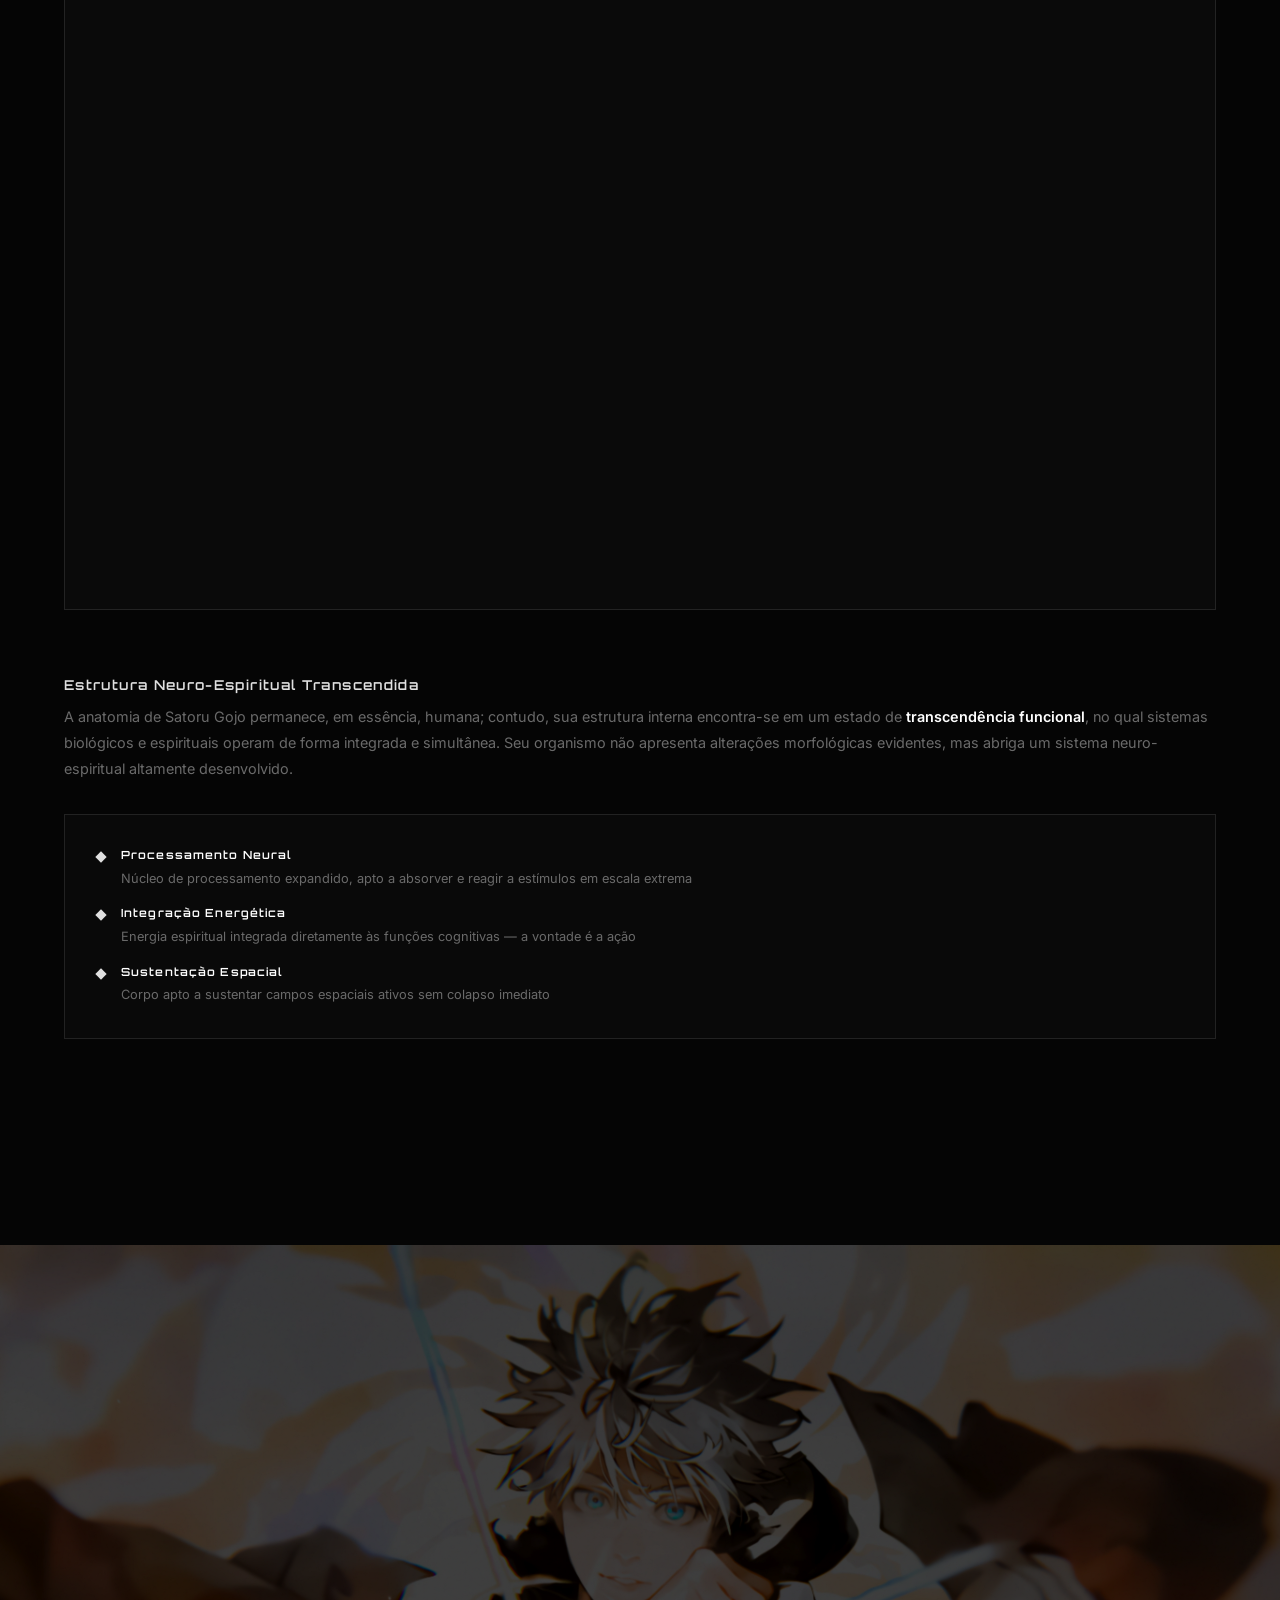
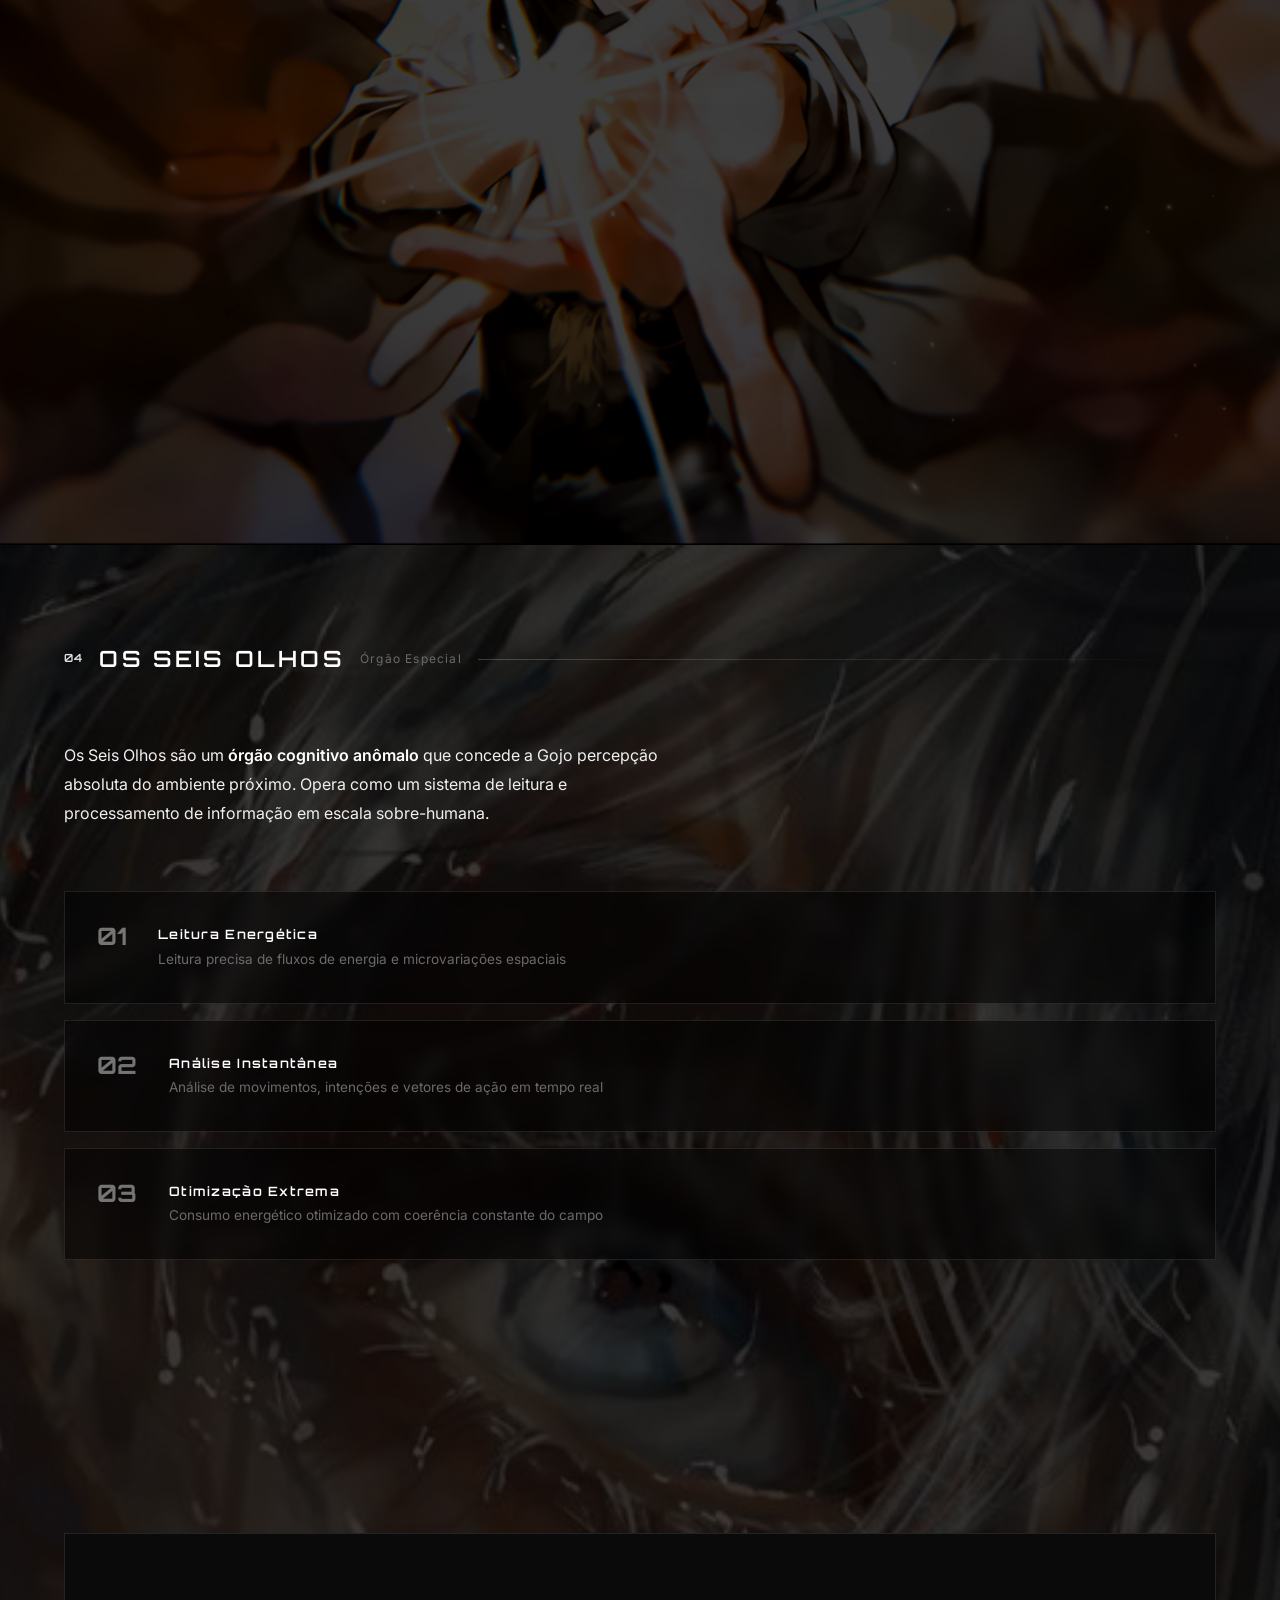
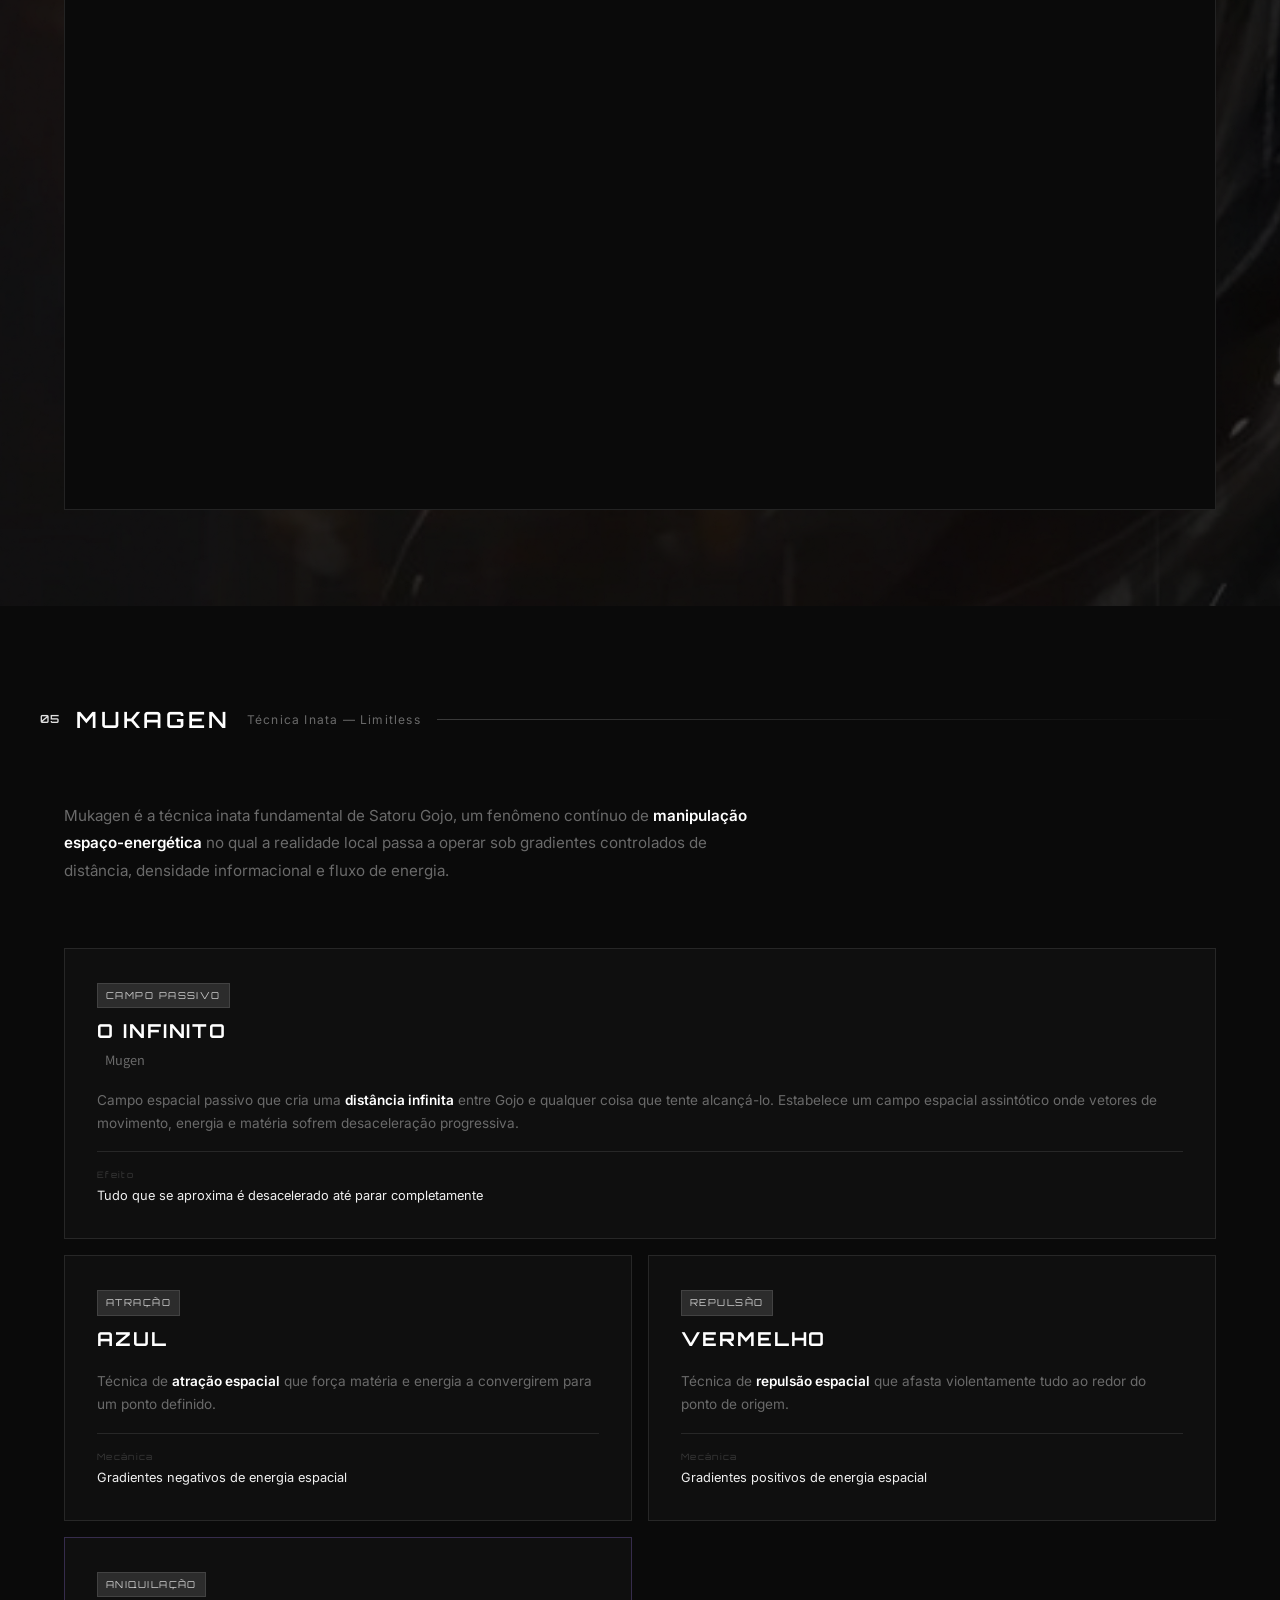
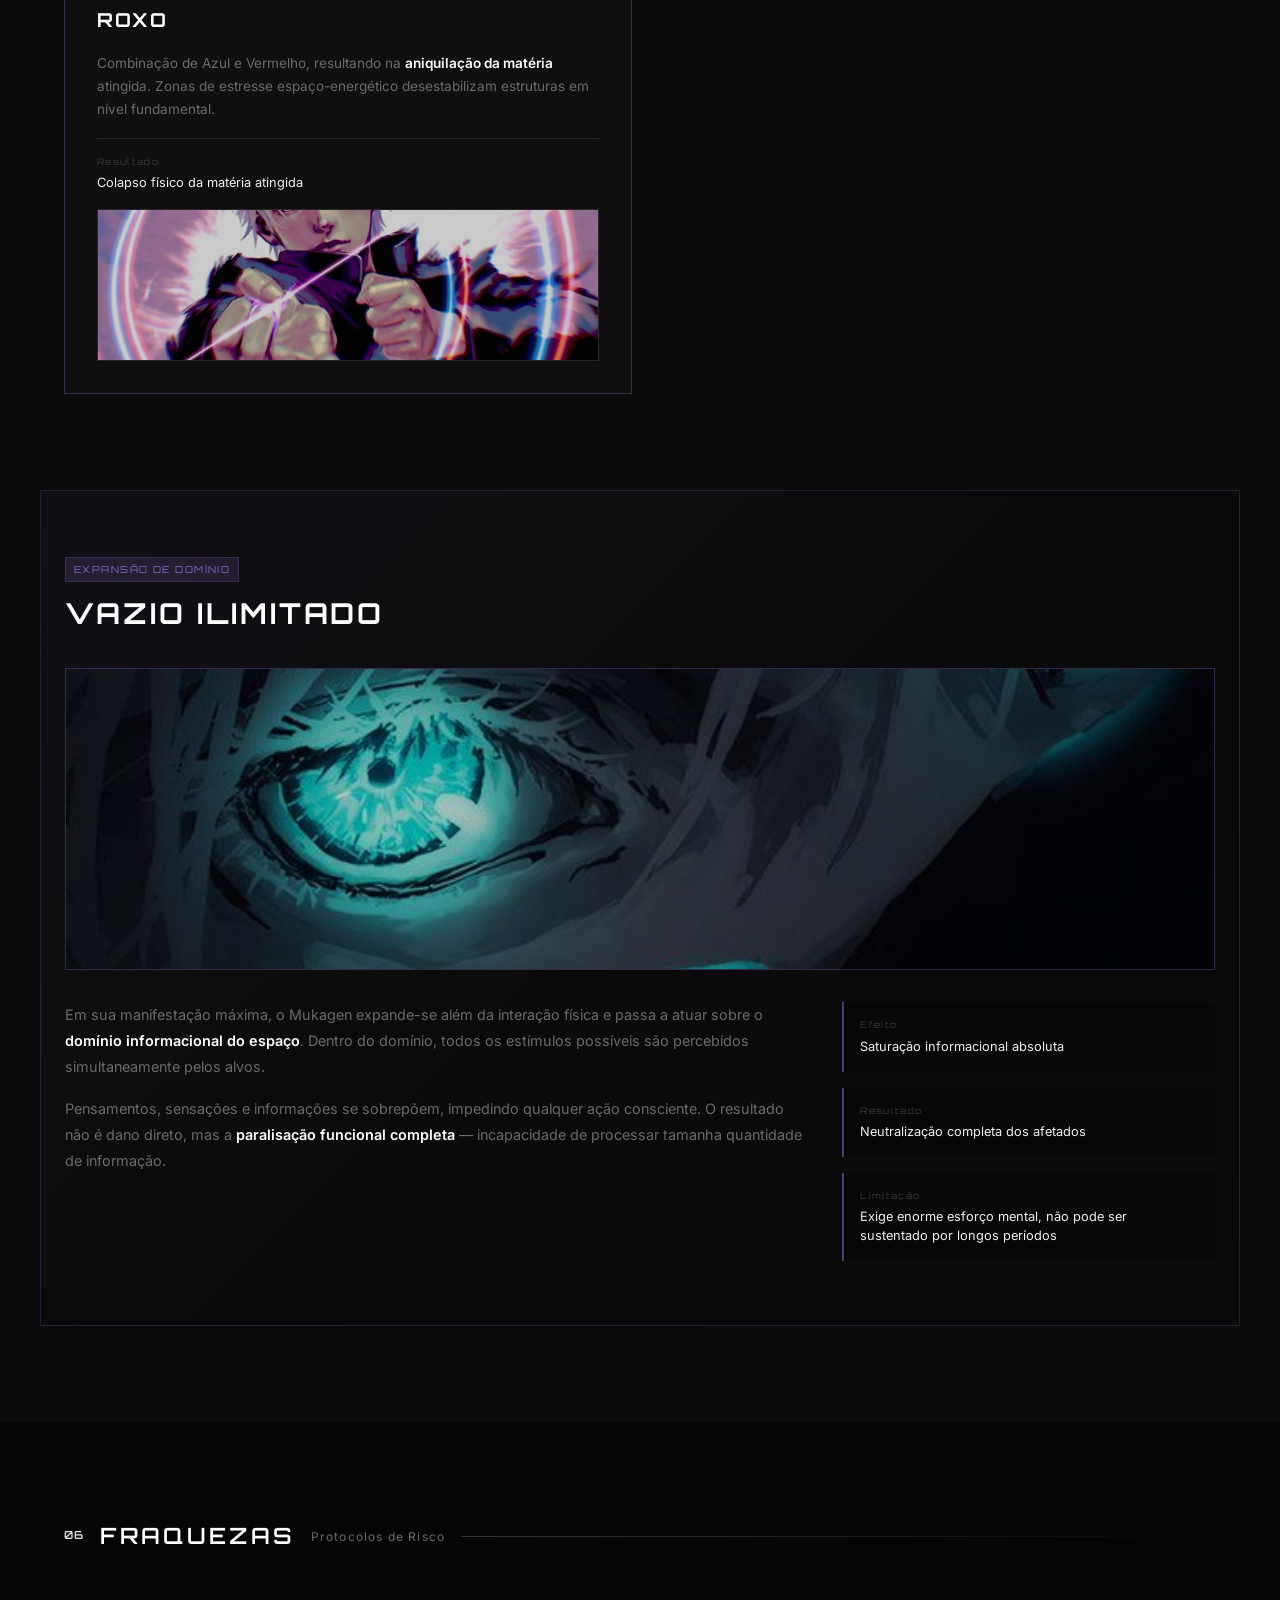
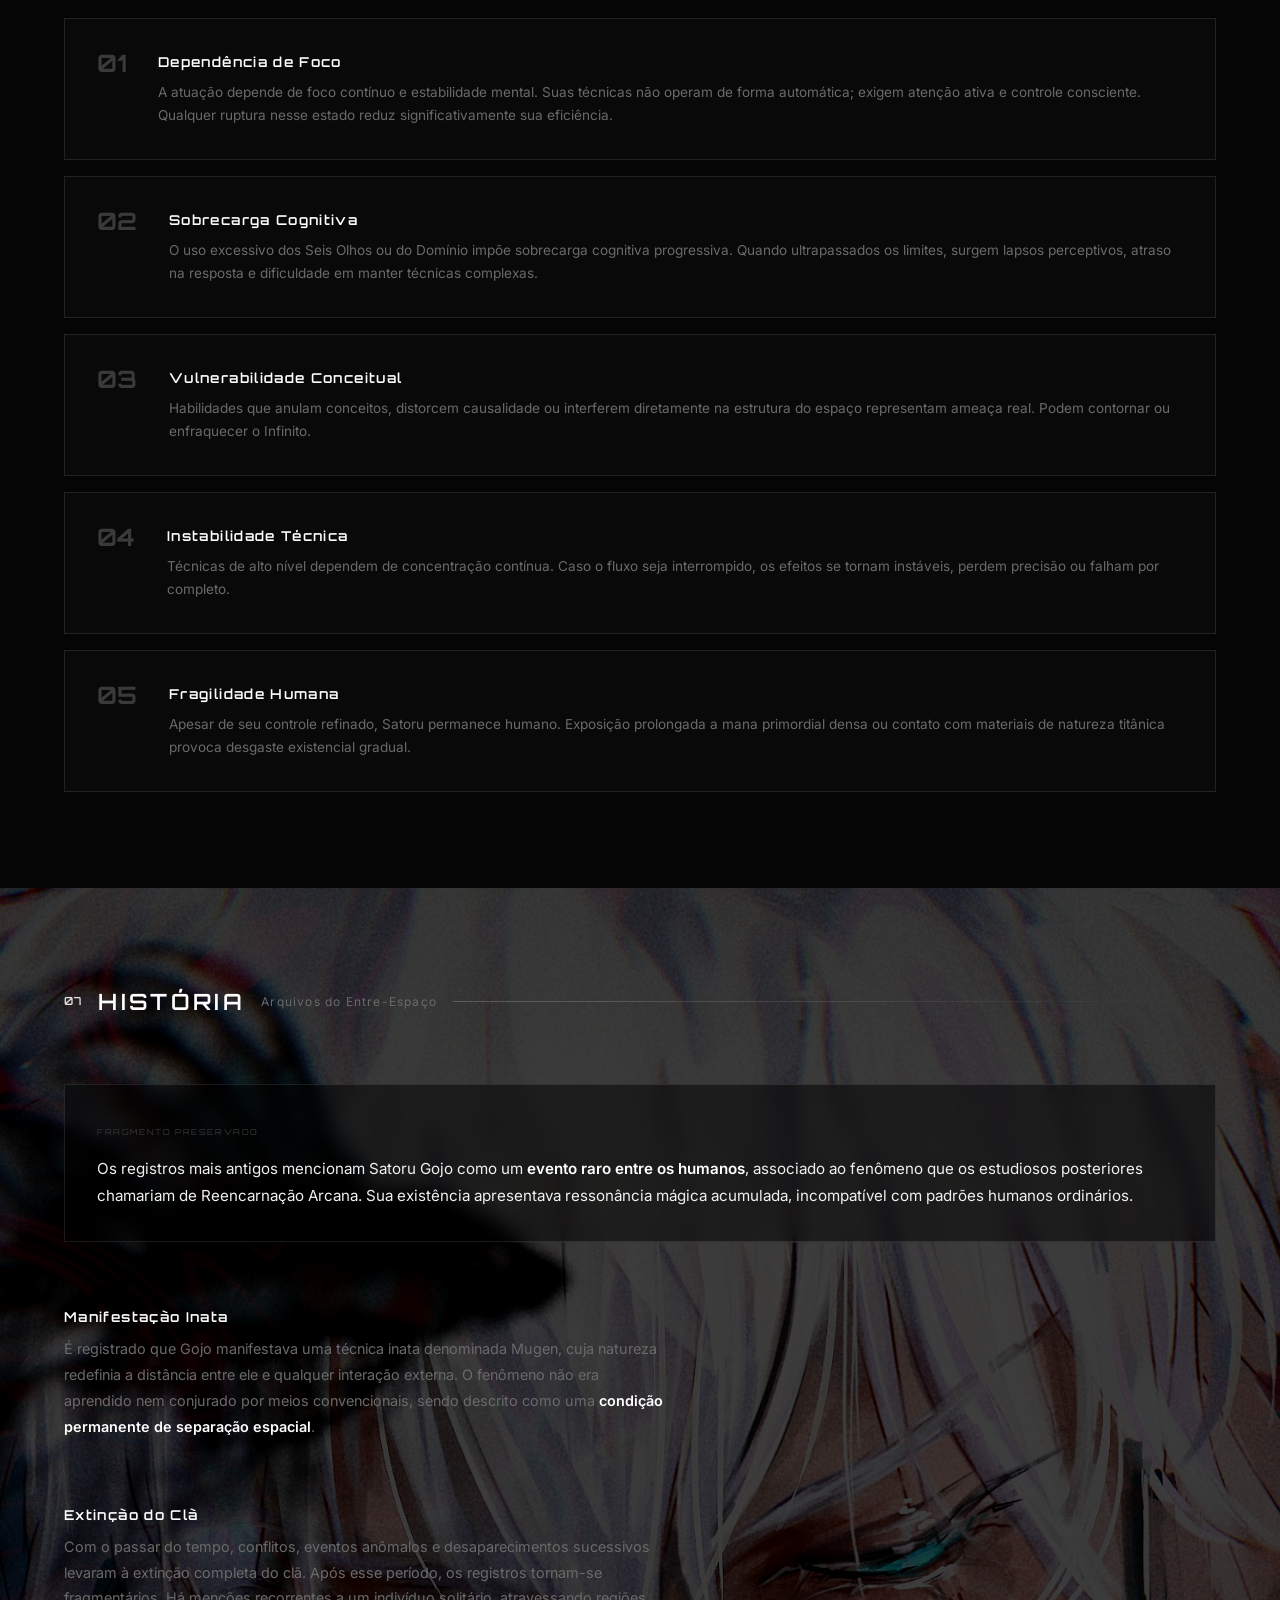
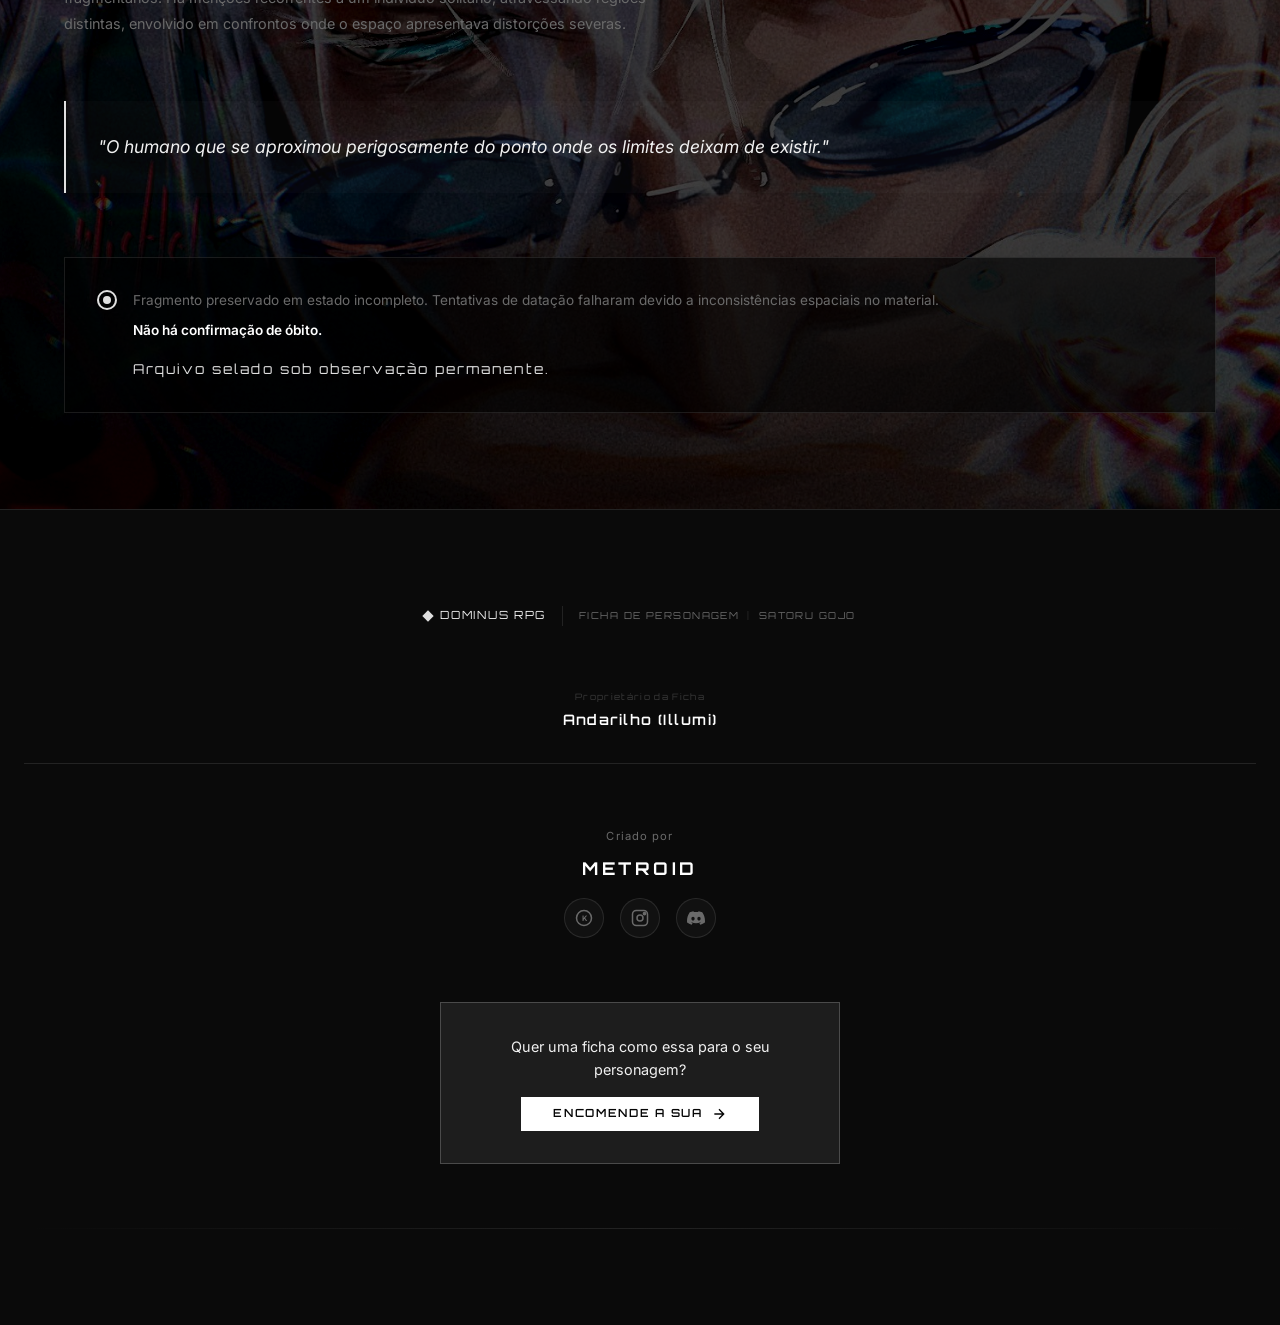
==== commit 72a26f1d: "Add files via upload" ====
--- a/DominusRPG/SatoruGojo/index.html
+++ b/DominusRPG/SatoruGojo/index.html
@@ -116,6 +116,7 @@
                 </div>
                 <div class="carousel__overlay">
                     <div class="hero__content">
+                        <div class="hero__spacer"></div>
                         <div class="hero__label">
                             <span class="label-line"></span>
                             <span>FEITICEIRO ANÔMALO</span>
@@ -387,6 +388,15 @@
                     <div class="eyes-warning">
                         O uso constante impõe <strong>sobrecarga mental progressiva</strong>, podendo levar à exaustão
                         cognitiva. Processamento extremamente eficiente, mas com carga mental cumulativa.
+                    </div>
+
+                    <!-- Video Showcase -->
+                    <div class="eyes-video">
+                        <video id="eyesVideo" class="eyes-video__player" loop muted playsinline>
+                            <source
+                                src="Video aleatorio para ser usado (o vídeo deve ser girado para a esquerda pra usar).mp4"
+                                type="video/mp4">
+                        </video>
                     </div>
                 </div>
             </div>
--- a/DominusRPG/SatoruGojo/style.css
+++ b/DominusRPG/SatoruGojo/style.css
@@ -345,7 +345,17 @@
     text-shadow: 0 2px 10px rgba(0, 0, 0, 0.8);
 }
 
+/* Hero Spacer - Mobile Only */
+.hero__spacer {
+    display: block;
+    height: 80px;
+}
+
 @media (min-width: 768px) {
+    .hero__spacer {
+        display: none;
+    }
+
     .hero__label {
         font-size: 0.7rem;
         margin-bottom: var(--space-md);
@@ -1010,6 +1020,38 @@
     line-height: 1.7;
 }
 
+/* Eyes Video Showcase */
+.eyes-video {
+    margin-top: var(--space-xl);
+    position: relative;
+    width: 100%;
+    overflow: hidden;
+    border: 1px solid var(--color-line);
+    background: var(--color-bg-dark);
+}
+
+.eyes-video__player {
+    width: 100%;
+    height: auto;
+    display: block;
+    transform: rotate(-90deg) scale(1.8);
+    transform-origin: center center;
+    filter: brightness(0.9) contrast(1.1);
+}
+
+/* Hide all video controls */
+.eyes-video__player::-webkit-media-controls {
+    display: none !important;
+}
+
+.eyes-video__player::-webkit-media-controls-enclosure {
+    display: none !important;
+}
+
+.eyes-video__player::-webkit-media-controls-panel {
+    display: none !important;
+}
+
 /* ----------------------------------------
    Mukagen / Gimmicks Section
    ---------------------------------------- */
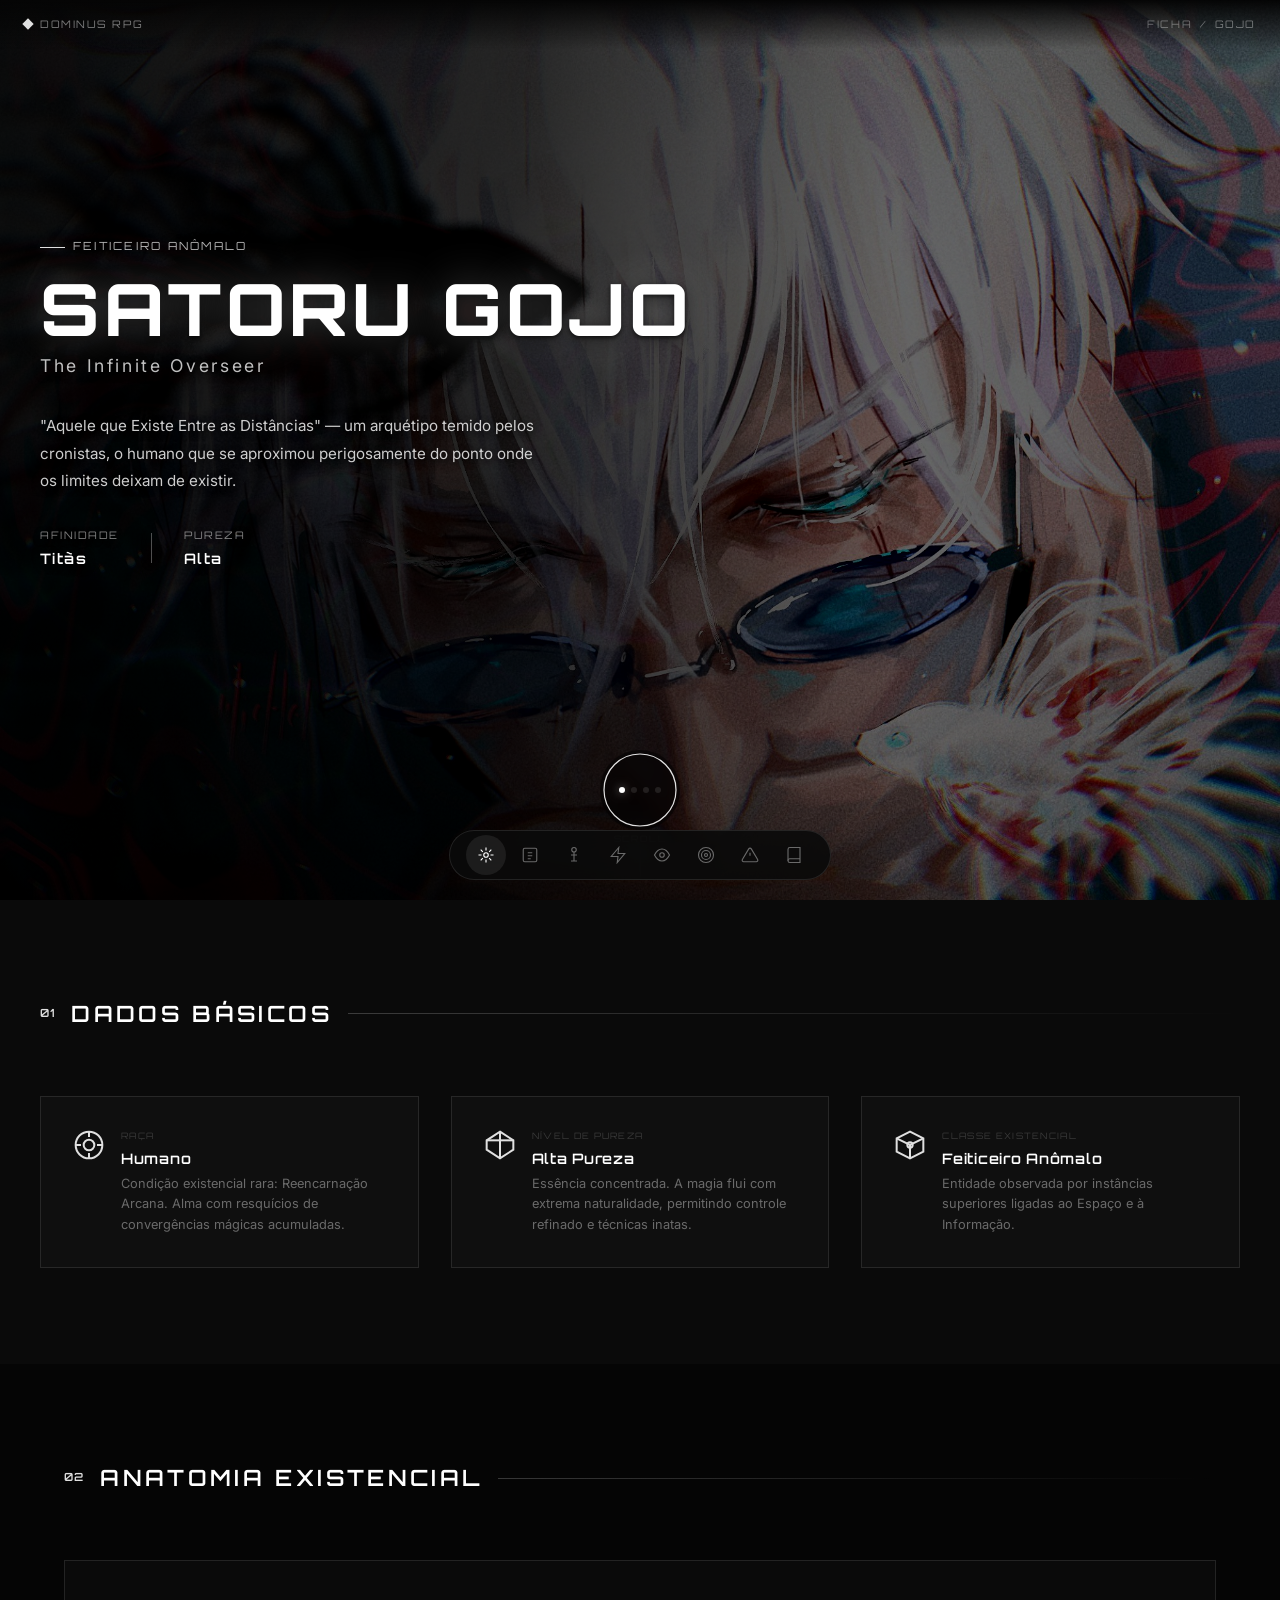
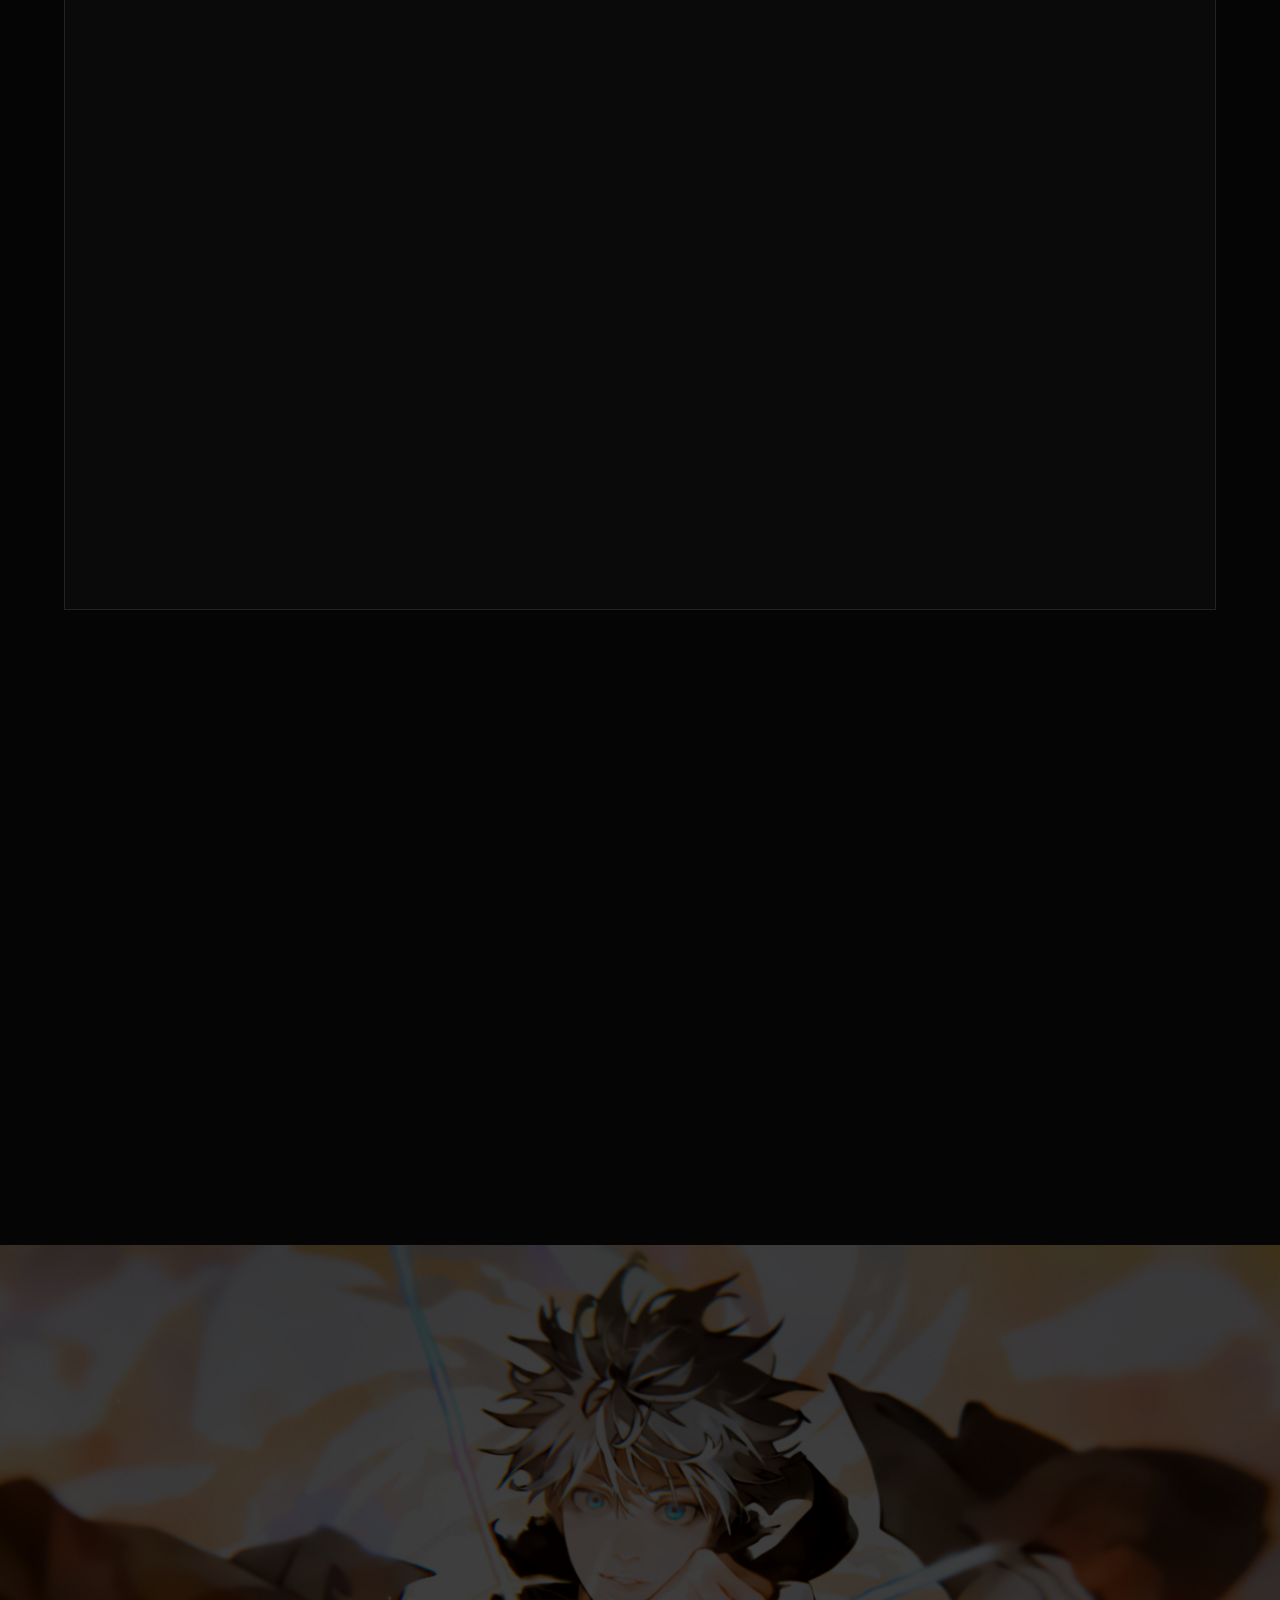
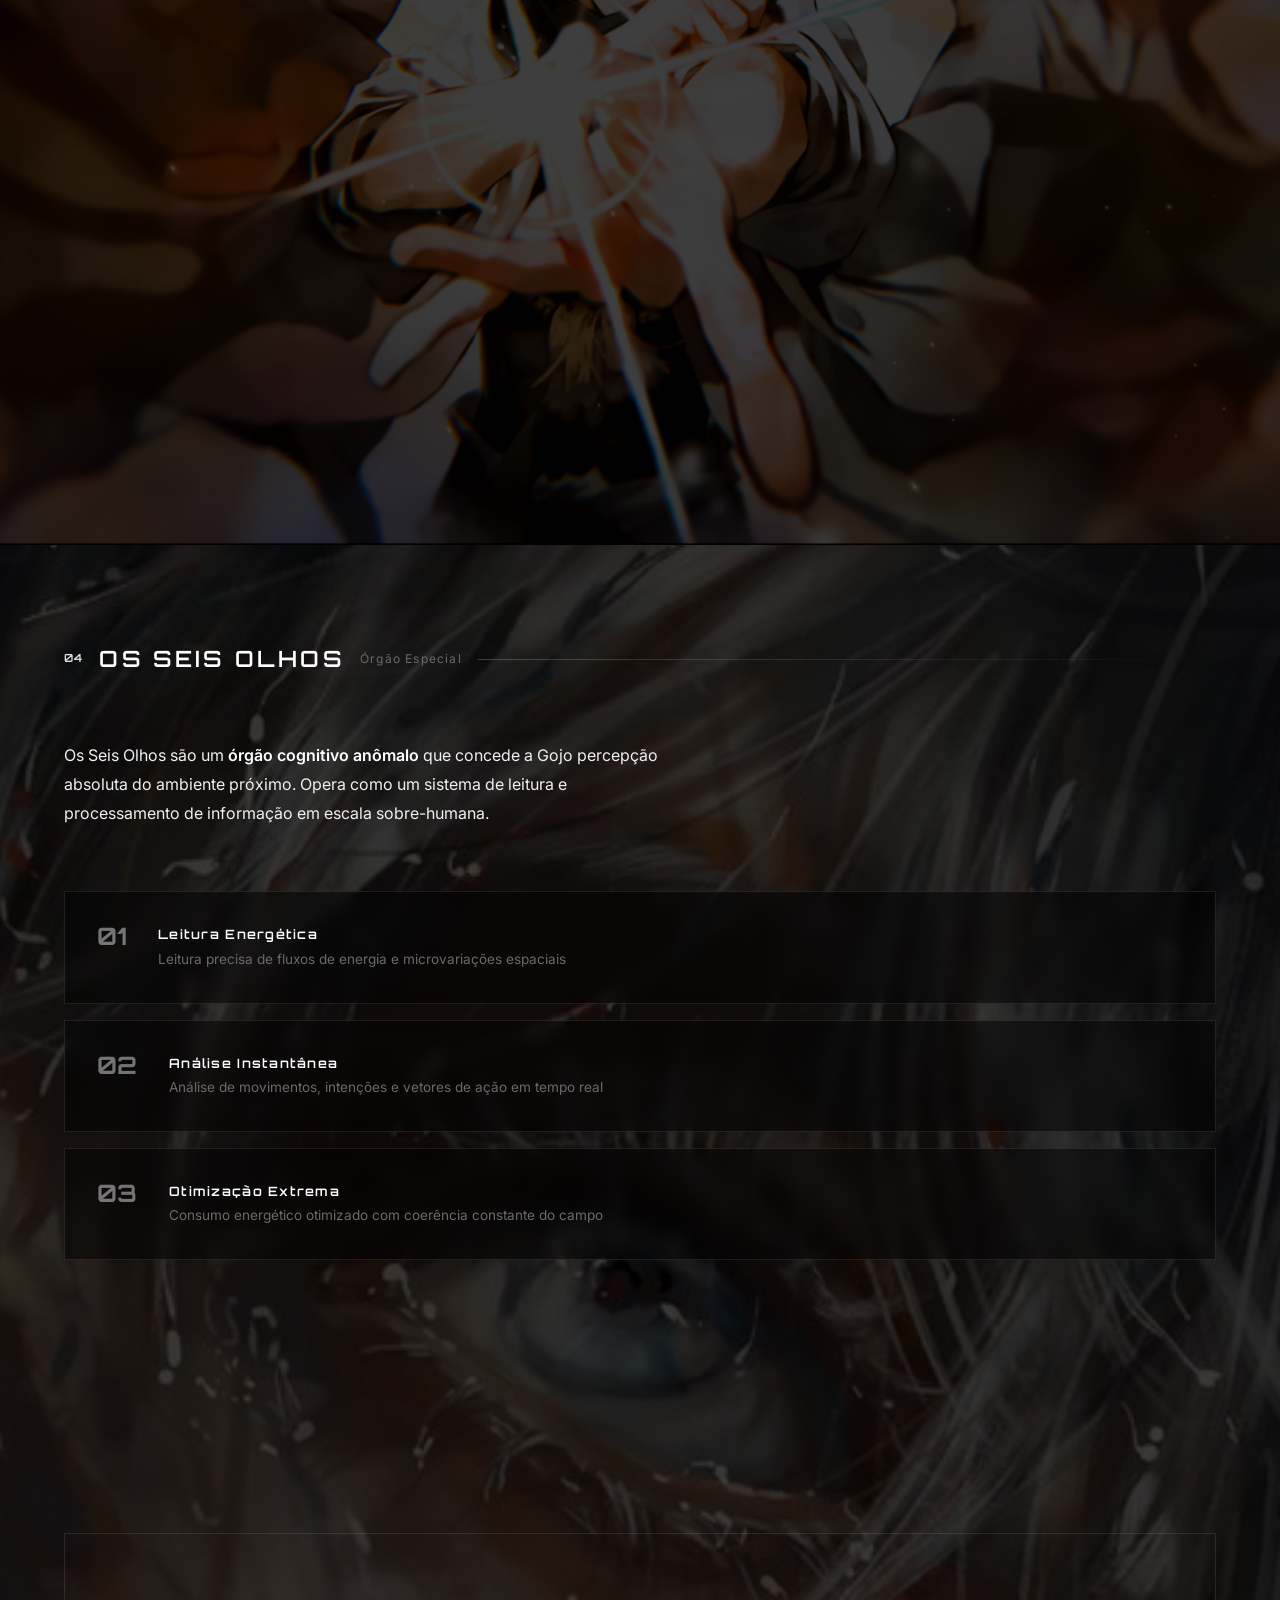
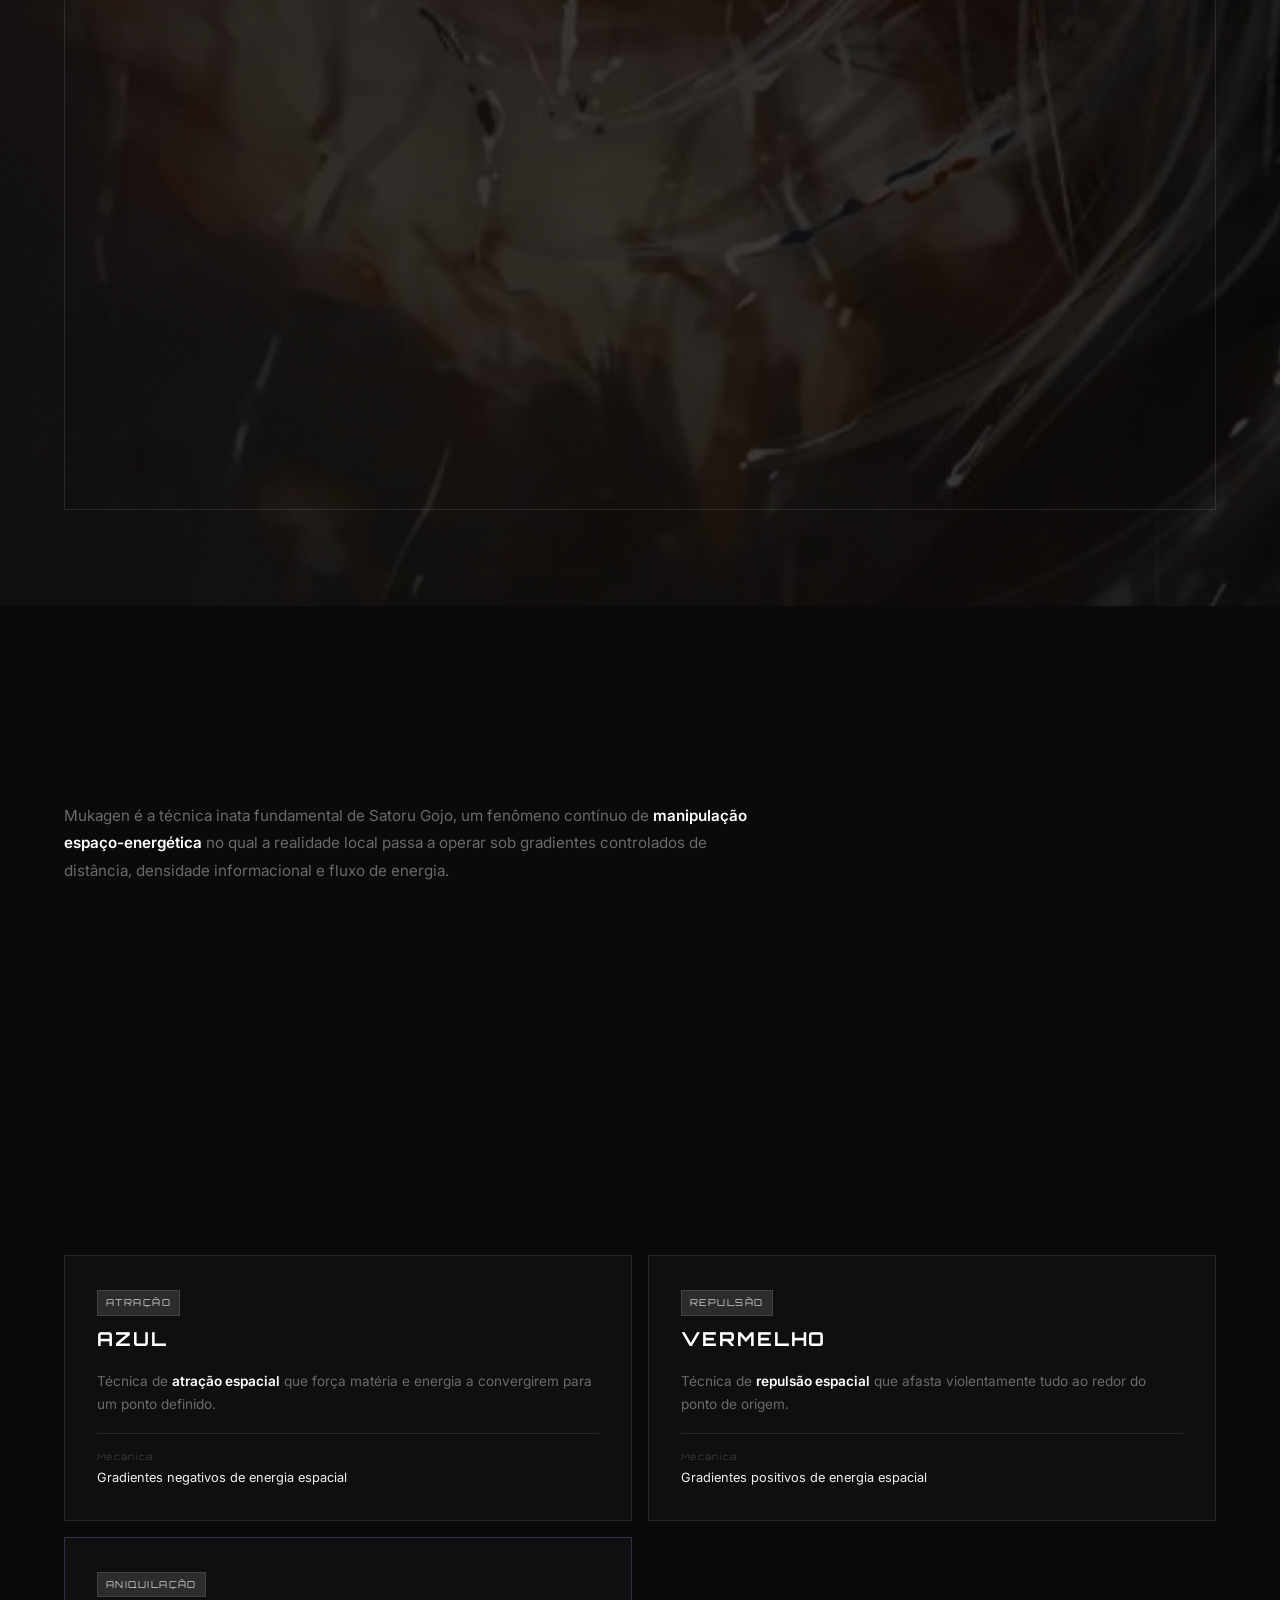
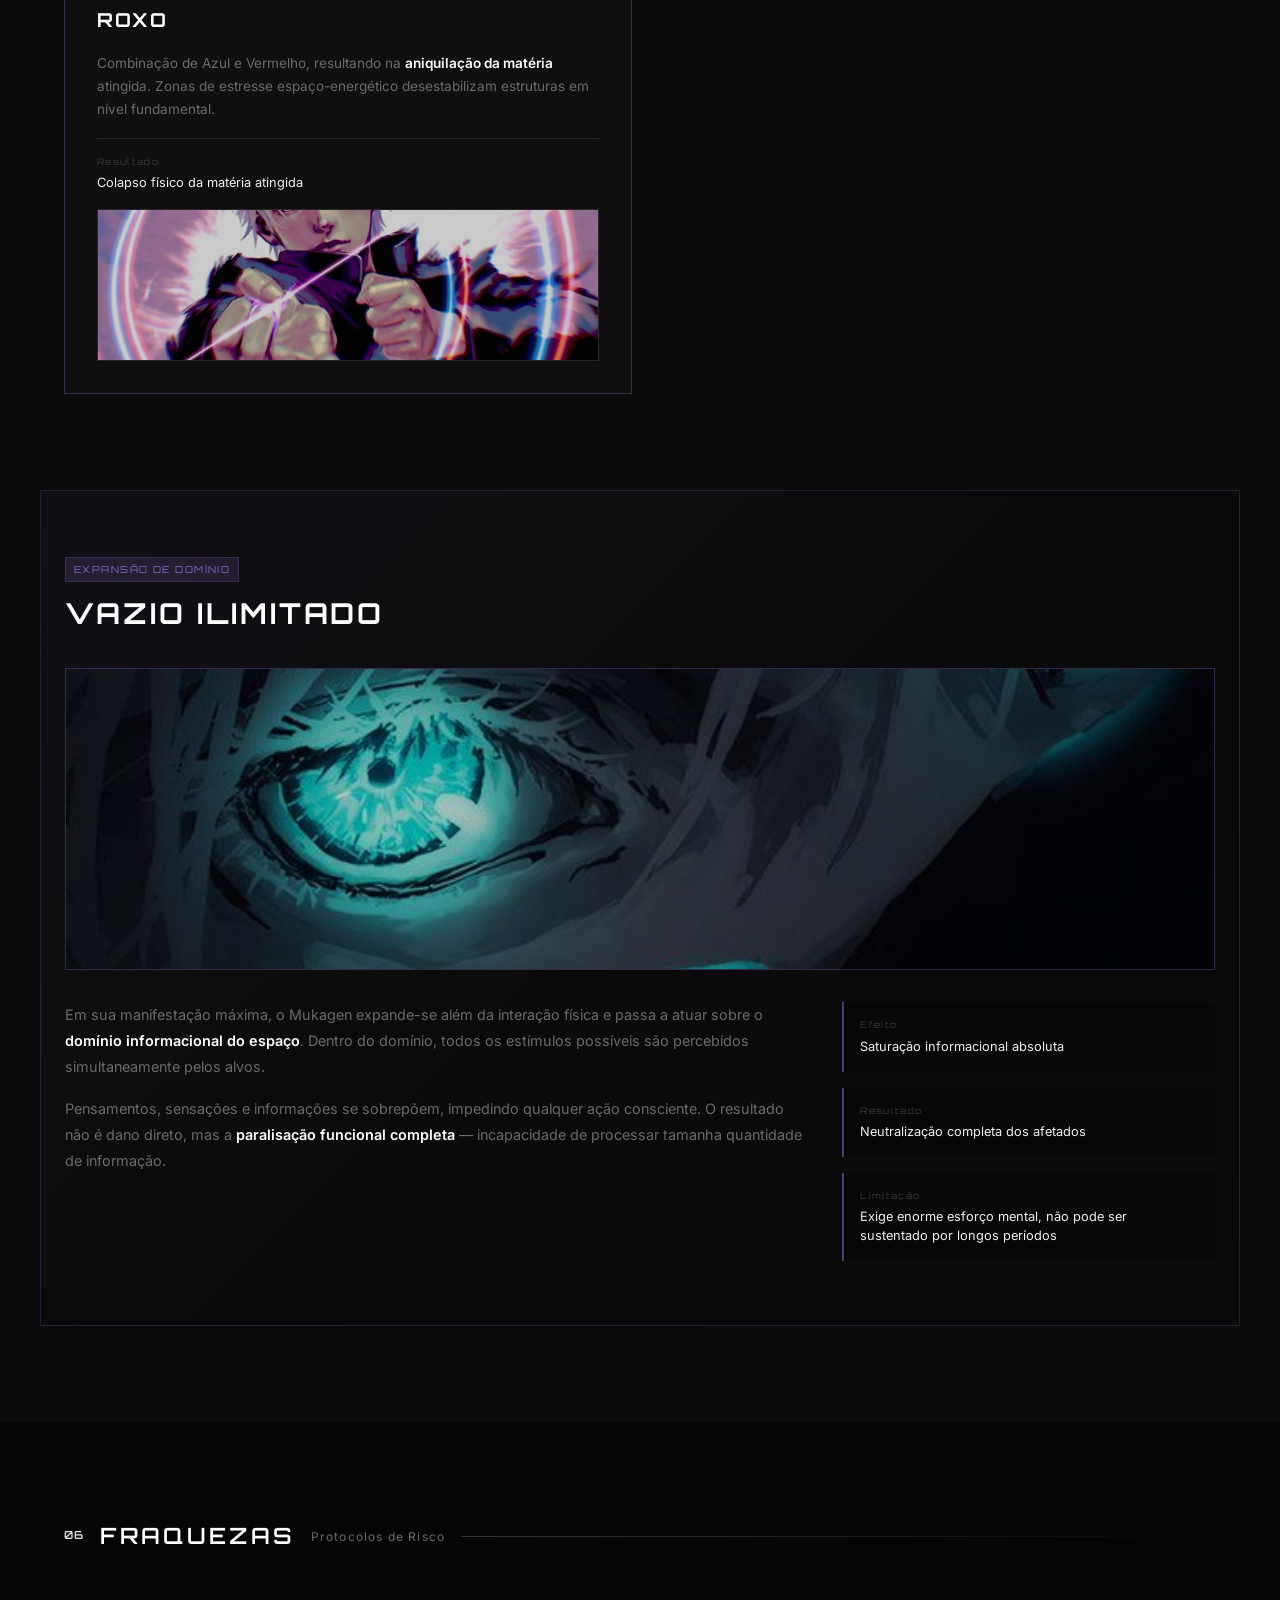
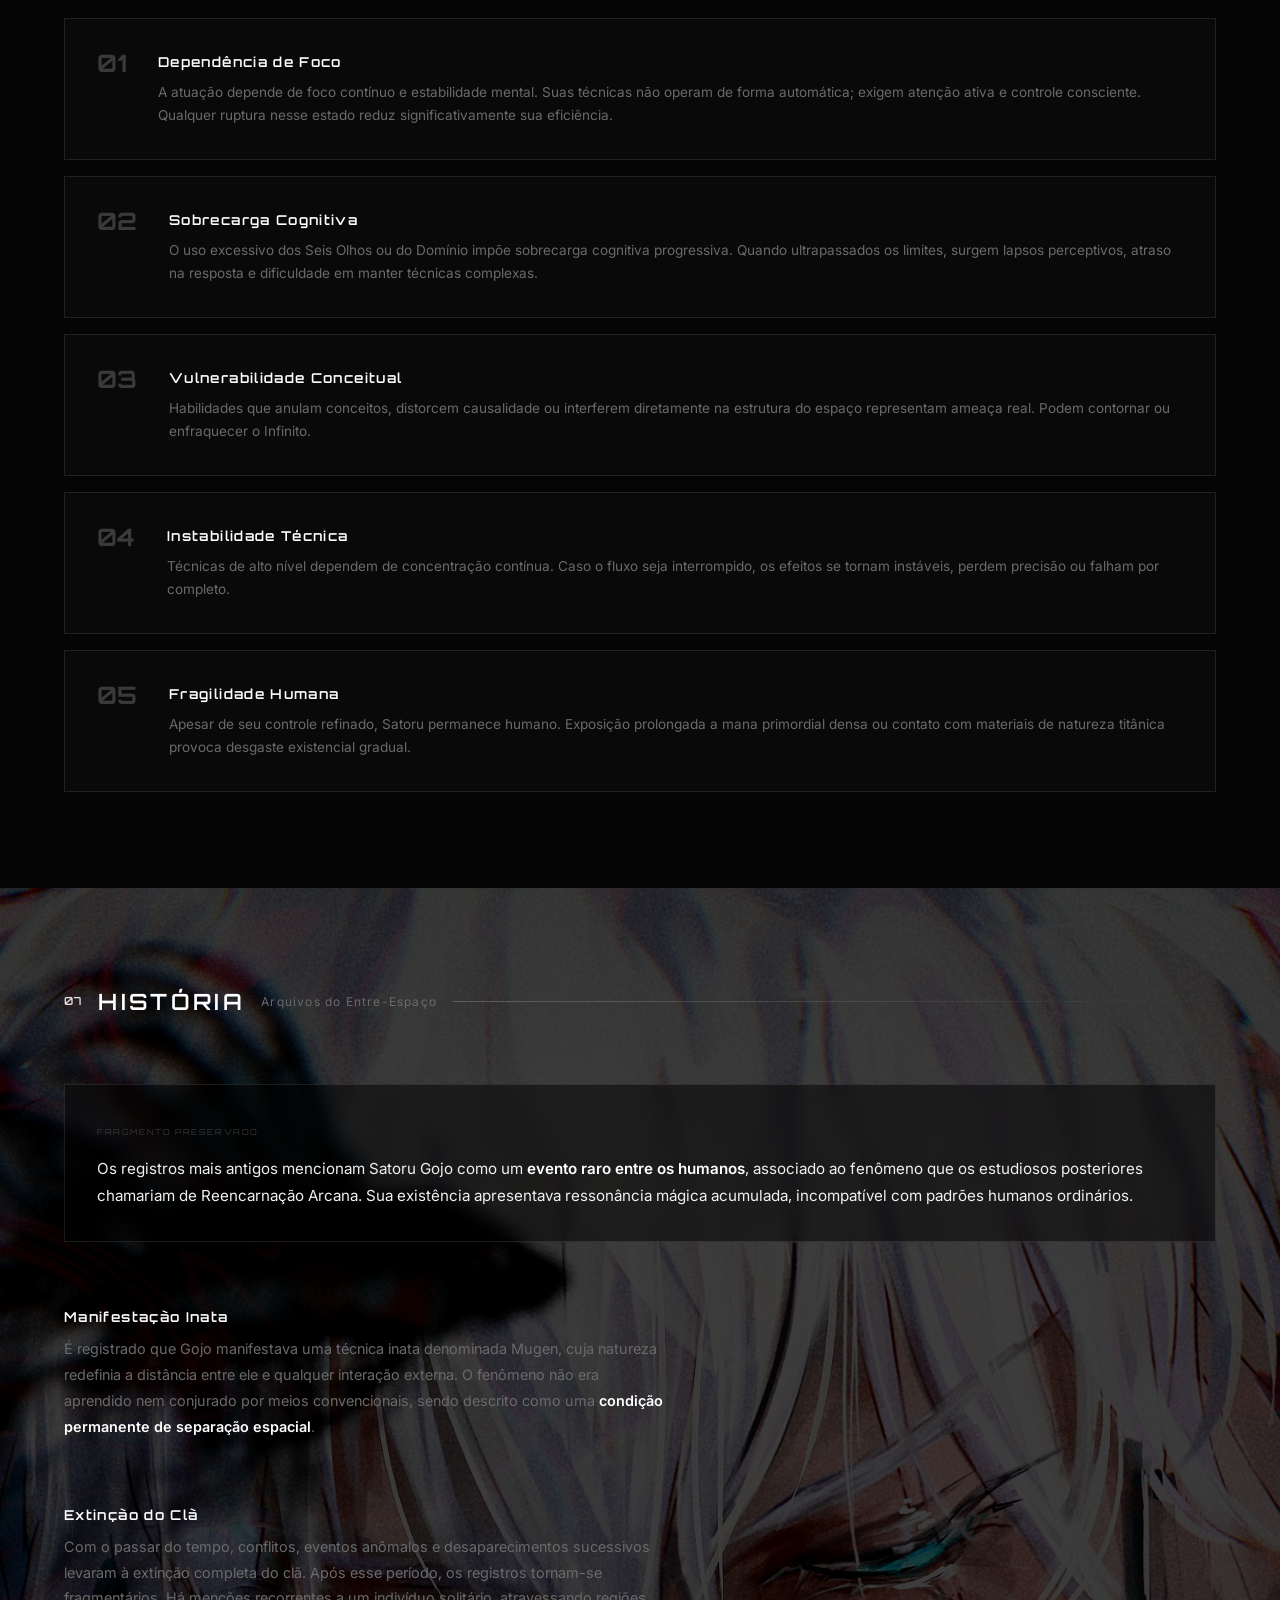
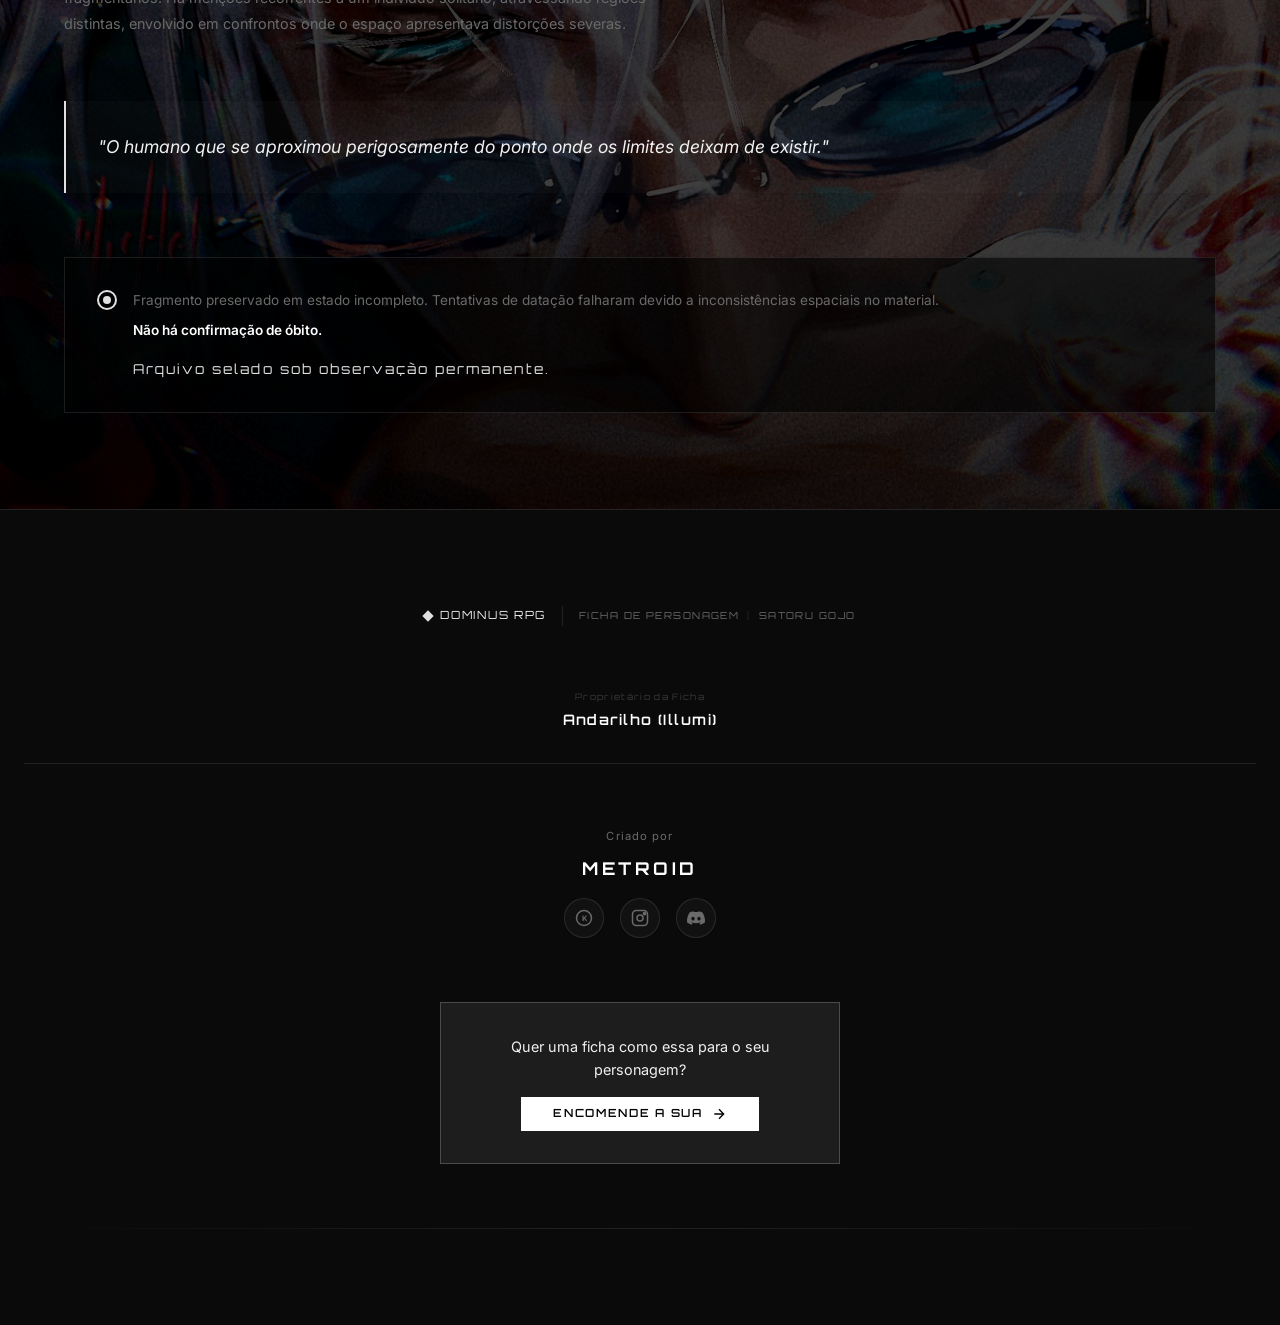
==== commit 7961ade9: "Add files via upload" ====
--- a/DominusRPG/SatoruGojo/index.html
+++ b/DominusRPG/SatoruGojo/index.html
@@ -15,7 +15,7 @@
         href="https://fonts.googleapis.com/css2?family=Orbitron:wght@400;500;600;700;800;900&family=Inter:wght@300;400;500;600&family=Noto+Sans+JP:wght@300;400;500&display=swap"
         rel="stylesheet">
 
-    <link rel="stylesheet" href="style.css">
+    <link rel="stylesheet" href="style.css?v=20260110144407">
 </head>
 
 <body>
@@ -706,7 +706,7 @@
         <div class="footer__line"></div>
     </footer>
 
-    <script src="script.js"></script>
+    <script src="script.js?v=20260110144035"></script>
 </body>
 
 </html>
--- a/DominusRPG/SatoruGojo/style.css
+++ b/DominusRPG/SatoruGojo/style.css
@@ -178,32 +178,30 @@
 }
 
 /* ----------------------------------------
-   Sidebar Navigation
+   Bottom Navigation (Pill)
    ---------------------------------------- */
 .sidebar {
     position: fixed;
-    right: 0;
-    top: 50%;
-    transform: translateX(100%) translateY(-50%);
+    bottom: 20px;
+    left: 50%;
+    transform: translateX(-50%) translateY(100px);
     z-index: 100;
     display: flex;
-    flex-direction: column;
+    flex-direction: row;
     gap: var(--space-xs);
-    padding: var(--space-sm);
+    padding: var(--space-xs) var(--space-md);
     background: rgba(10, 10, 10, 0.9);
     backdrop-filter: blur(12px);
     -webkit-backdrop-filter: blur(12px);
-    border-left: 1px solid var(--color-line);
-    border-top: 1px solid var(--color-line);
-    border-bottom: 1px solid var(--color-line);
-    border-radius: 4px 0 0 4px;
+    border: 1px solid var(--color-line);
+    border-radius: 50px;
     opacity: 0;
     visibility: hidden;
     transition: transform 0.4s ease, opacity 0.4s ease, visibility 0.4s;
 }
 
 .sidebar.visible {
-    transform: translateX(0) translateY(-50%);
+    transform: translateX(-50%) translateY(0);
     opacity: 1;
     visibility: visible;
 }
@@ -212,9 +210,9 @@
     display: flex;
     align-items: center;
     justify-content: center;
-    width: 36px;
-    height: 36px;
-    border-radius: 4px;
+    width: 40px;
+    height: 40px;
+    border-radius: 50%;
     color: var(--color-text-muted);
     transition: var(--transition-base);
 }
@@ -230,8 +228,8 @@
 }
 
 .sidebar__item svg {
-    width: 16px;
-    height: 16px;
+    width: 18px;
+    height: 18px;
 }
 
 /* ----------------------------------------
@@ -1023,19 +1021,15 @@
 /* Eyes Video Showcase */
 .eyes-video {
     margin-top: var(--space-xl);
-    position: relative;
     width: 100%;
     overflow: hidden;
     border: 1px solid var(--color-line);
-    background: var(--color-bg-dark);
 }
 
 .eyes-video__player {
     width: 100%;
     height: auto;
     display: block;
-    transform: rotate(-90deg) scale(1.8);
-    transform-origin: center center;
     filter: brightness(0.9) contrast(1.1);
 }
 
